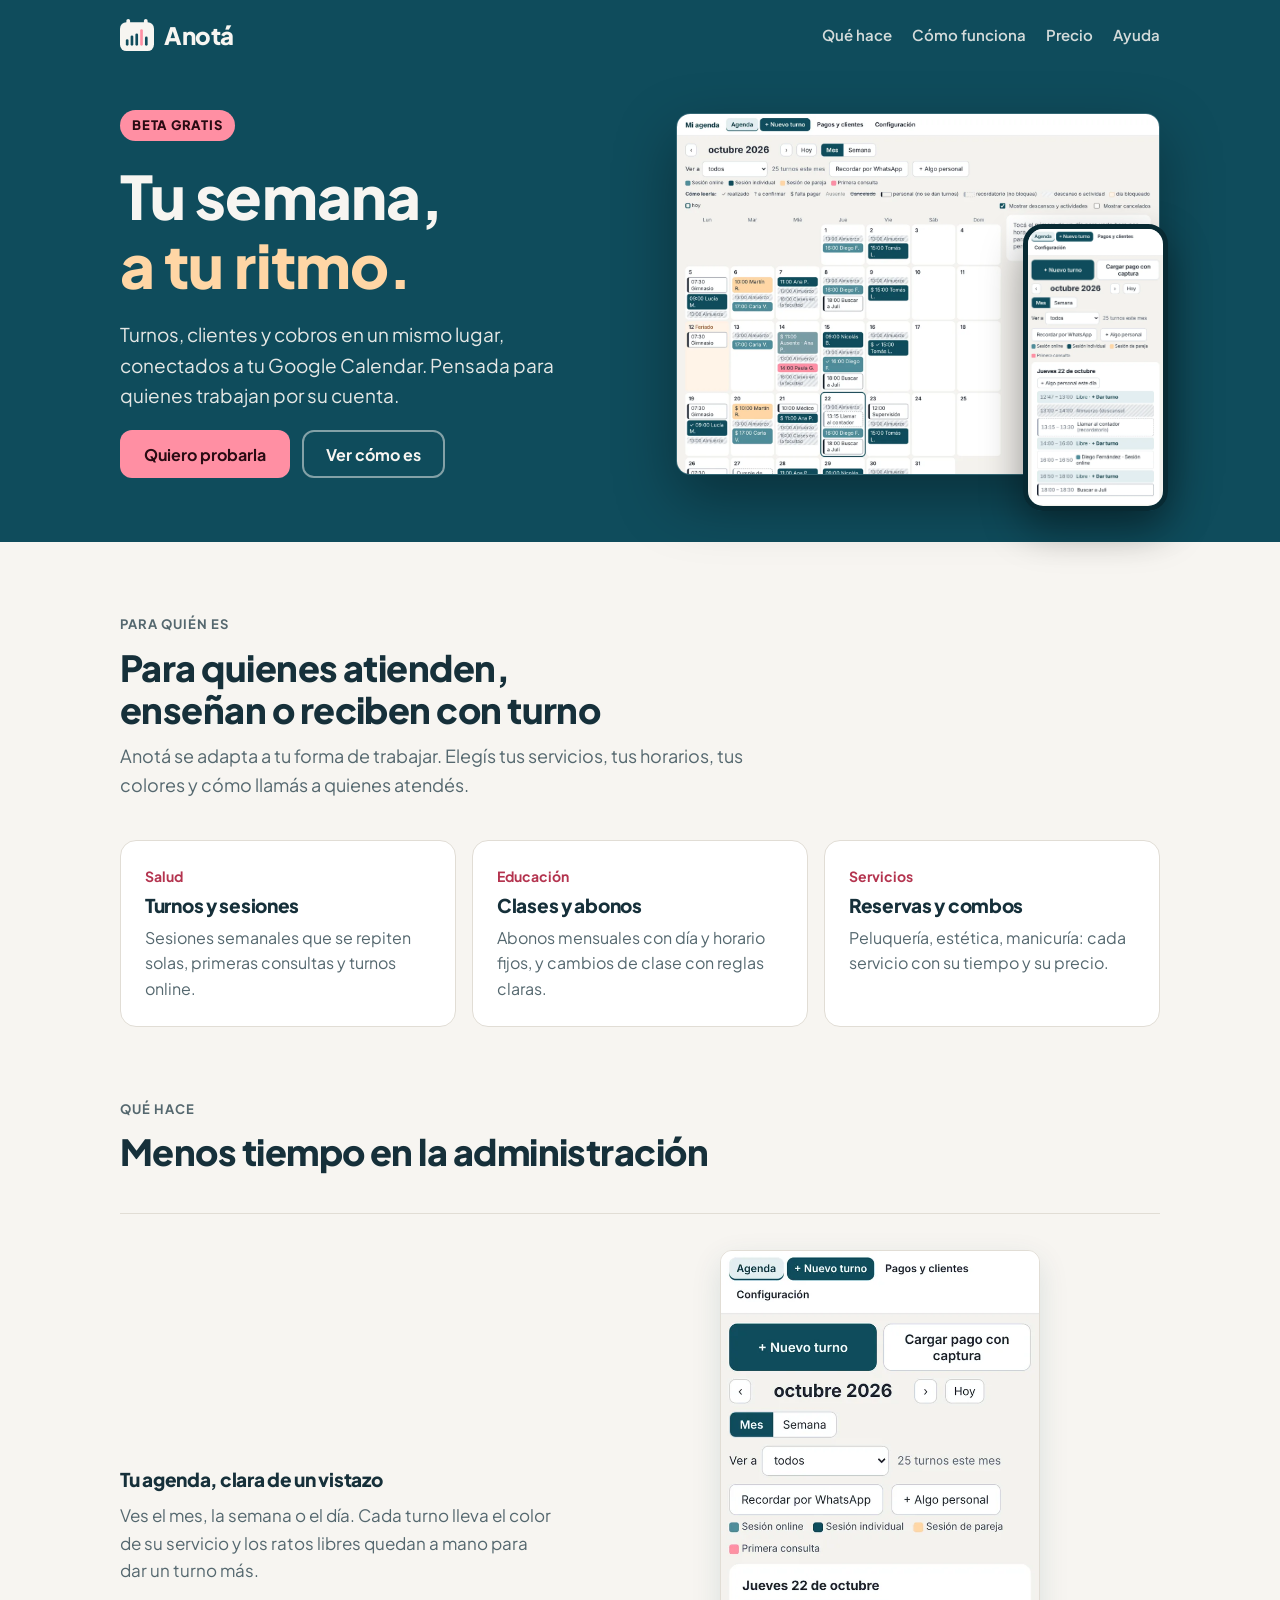
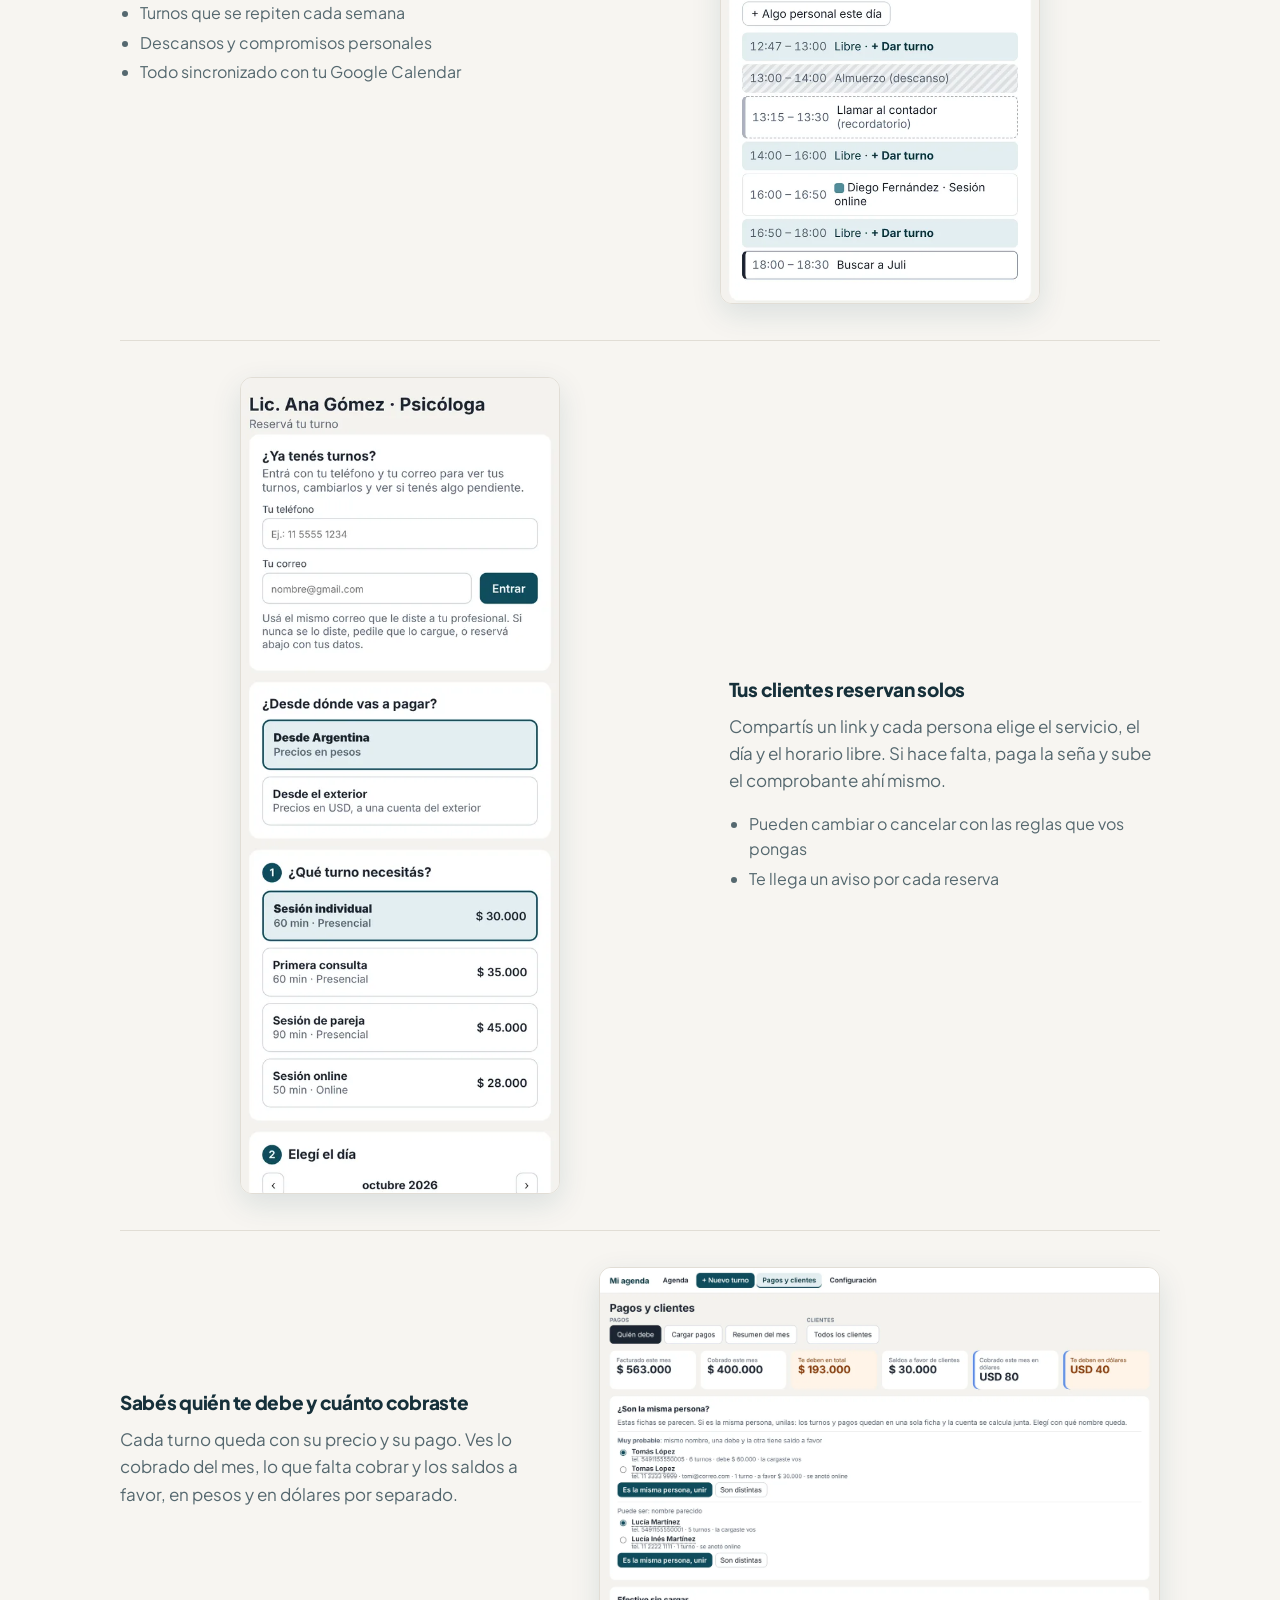
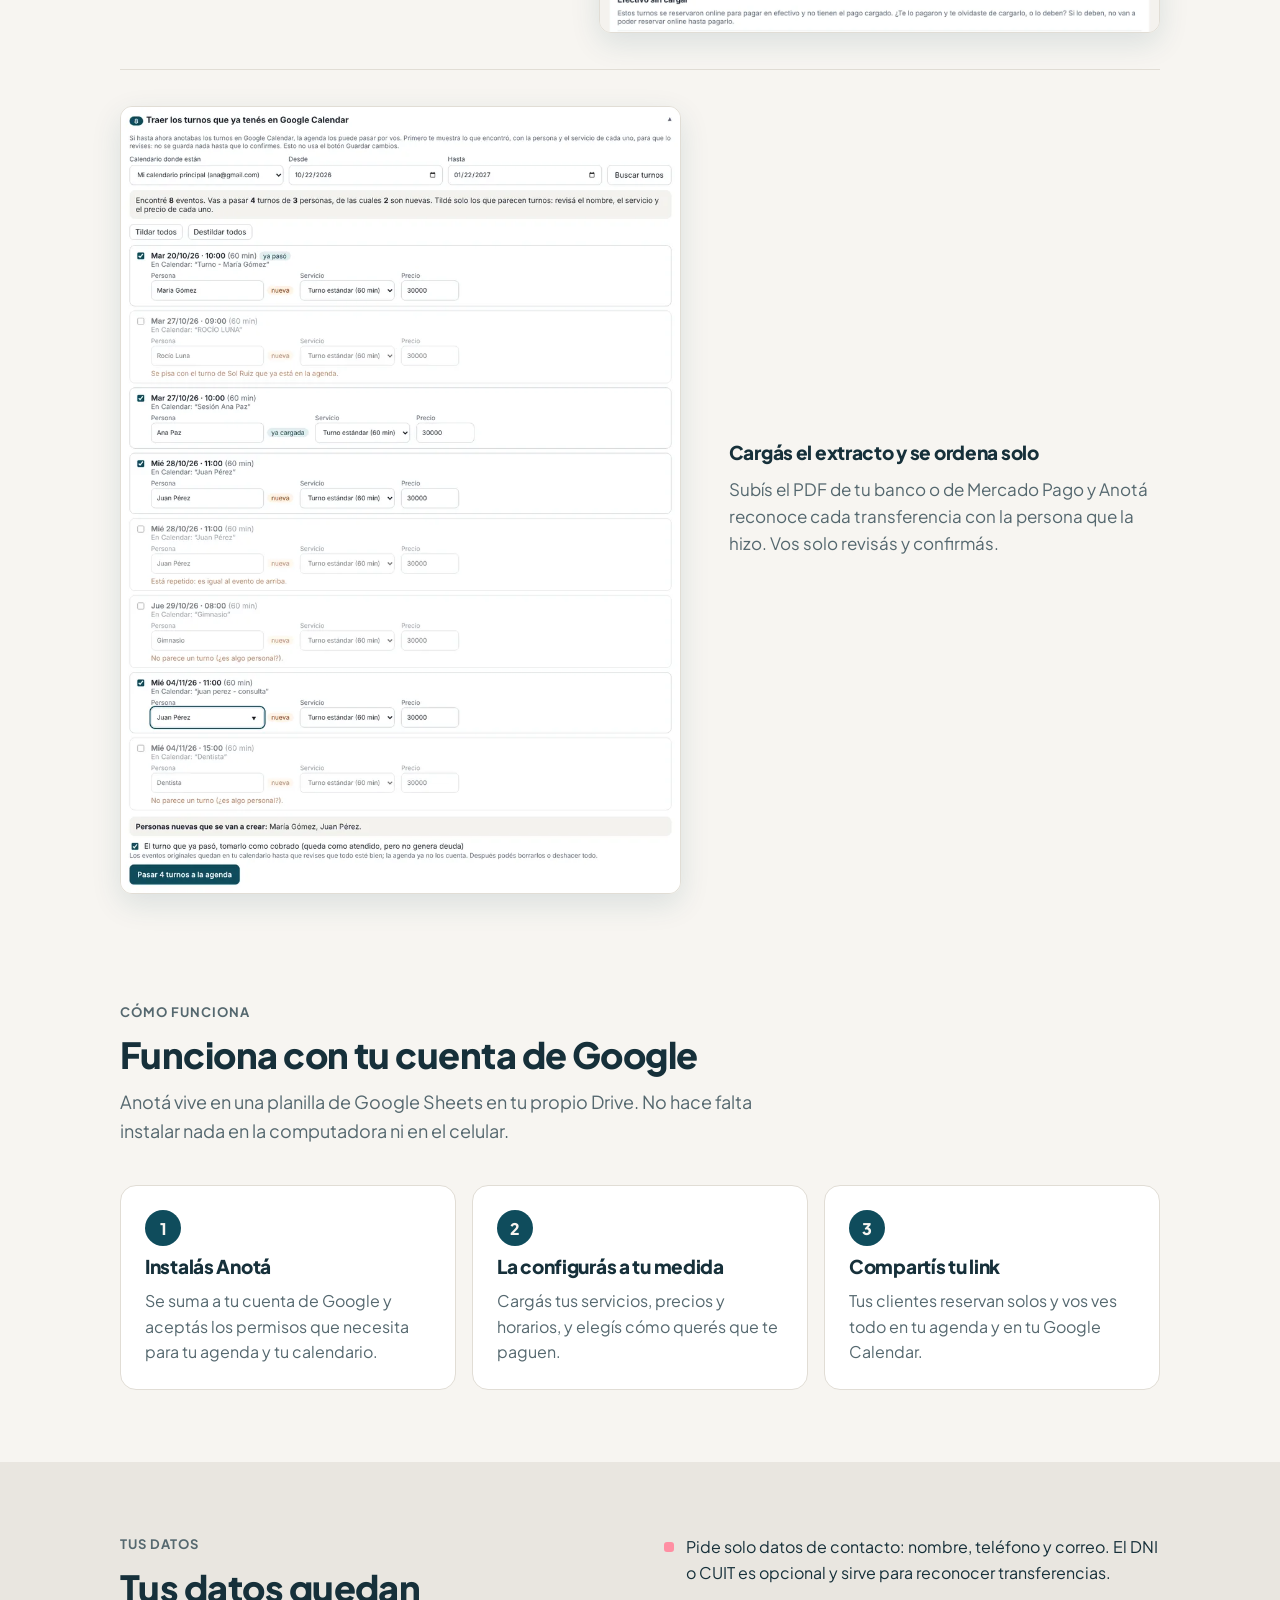
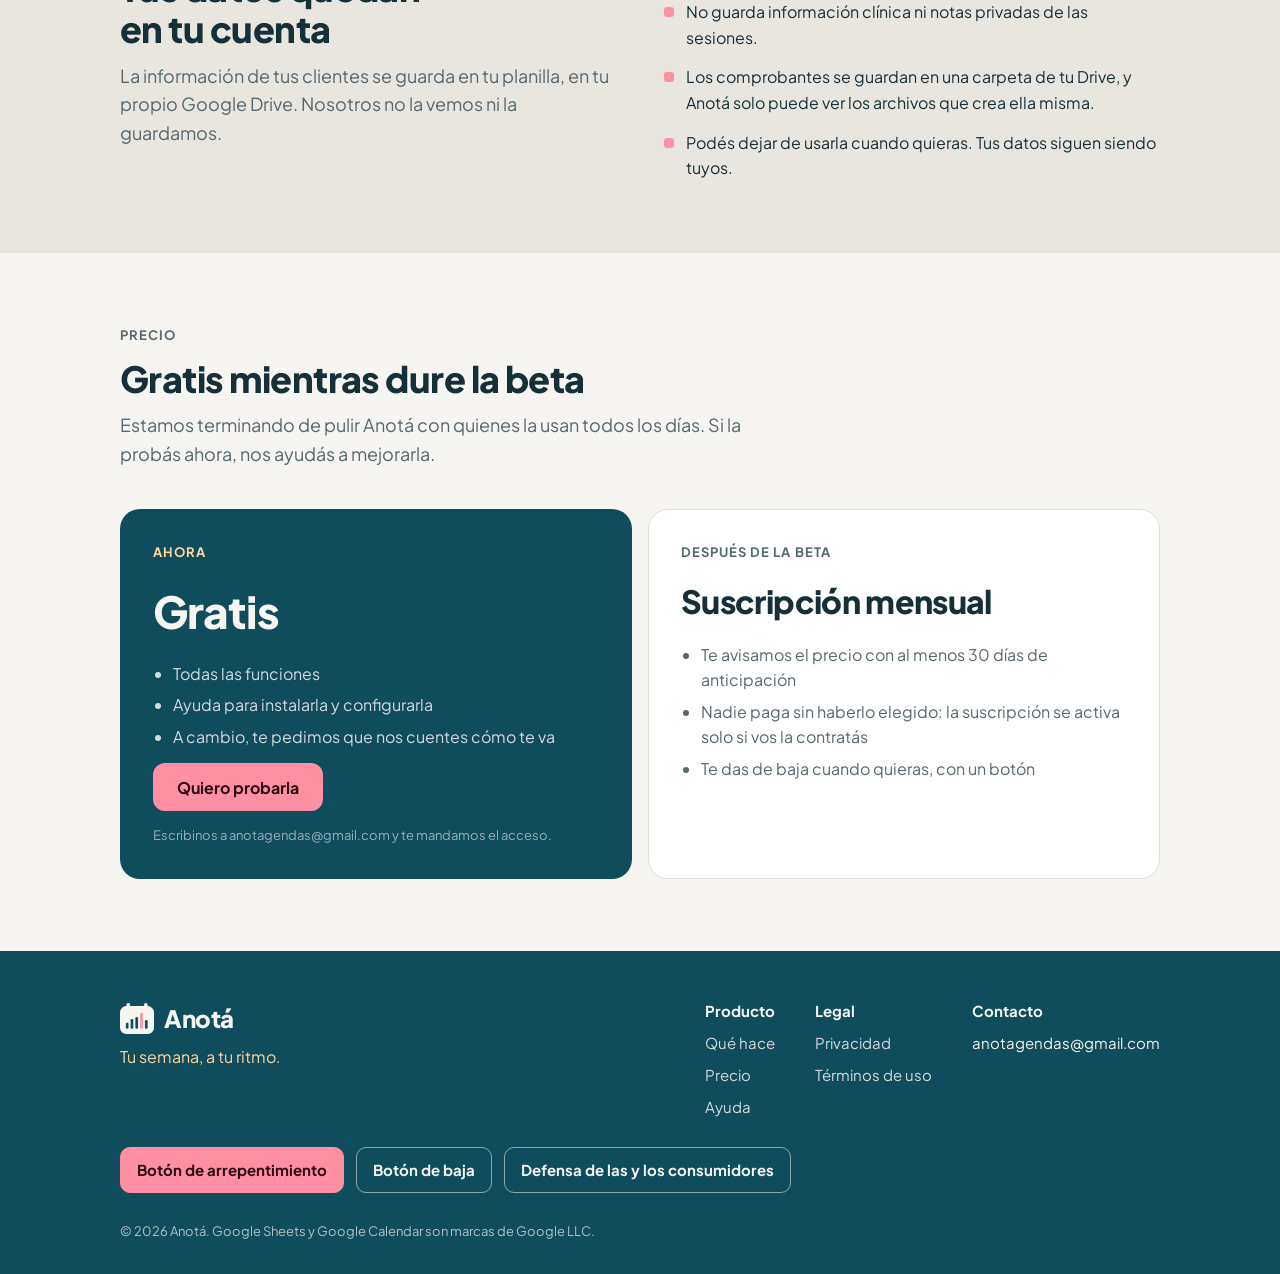
==== index.html @ deba1595 "Web de Anotá: inicio, privacidad, términos, ayuda, arrepentimiento y baja Co-Authored-By: Claude Opu" ====
<!doctype html>
<html lang="es-AR">
<head>
<meta charset="utf-8">
<meta name="viewport" content="width=device-width, initial-scale=1, viewport-fit=cover">
<title>Anotá · Agenda para quienes trabajan por su cuenta</title>
<meta name="description" content="Agenda, clientes y cobros en un mismo lugar, conectados a tu Google Calendar. Probala gratis durante la beta.">
<link rel="icon" href="logo.svg" type="image/svg+xml">
<link rel="preconnect" href="https://fonts.googleapis.com">
<link rel="preconnect" href="https://fonts.gstatic.com" crossorigin>
<link rel="stylesheet" href="https://fonts.googleapis.com/css2?family=Plus+Jakarta+Sans:wght@400;500;600;700;800&display=swap">
<link rel="stylesheet" href="estilos.css">
</head>
<body>

<header class="top">
  <div class="col">
    <a class="marca" href="index.html"><img src="logo-claro.svg" alt="">Anotá</a>
    <nav aria-label="Principal">
      <a href="#que-hace">Qué hace</a>
      <a href="#como-funciona">Cómo funciona</a>
      <a href="#precio">Precio</a>
      <a href="ayuda.html">Ayuda</a>
    </nav>
  </div>
</header>

<div class="hero">
  <div class="col">
    <div class="texto">
      <span class="beta-chip">Beta gratis</span>
      <h1>Tu semana,<br><span class="lema">a tu ritmo.</span></h1>
      <p class="bajada">Turnos, clientes y cobros en un mismo lugar, conectados a tu Google Calendar. Pensada para quienes trabajan por su cuenta.</p>
      <div class="acciones">
        <a class="btn btn-chicle" href="#precio">Quiero probarla</a>
        <a class="btn btn-claro" href="#que-hace">Ver cómo es</a>
      </div>
    </div>
    <div class="pantallas">
      <img class="escritorio" src="img/agenda.webp" width="1400" height="1046" alt="Vista del mes en Anotá: cada turno con el color de su servicio, descansos y compromisos personales.">
      <img class="celular" src="img/agenda-celular.webp" width="600" height="1230" alt="Anotá en el celular: el día hora por hora, con los ratos libres para dar turnos.">
    </div>
  </div>
</div>

<main>
  <section>
    <div class="col">
      <div class="cabeza">
        <span class="eyebrow">Para quién es</span>
        <h2>Para quienes atienden, enseñan o reciben con turno</h2>
        <p>Anotá se adapta a tu forma de trabajar. Elegís tus servicios, tus horarios, tus colores y cómo llamás a quienes atendés.</p>
      </div>
      <div class="rubros">
        <div class="rubro"><span class="ej">Salud</span><h3>Turnos y sesiones</h3><p>Sesiones semanales que se repiten solas, primeras consultas y turnos online.</p></div>
        <div class="rubro"><span class="ej">Educación</span><h3>Clases y abonos</h3><p>Abonos mensuales con día y horario fijos, y cambios de clase con reglas claras.</p></div>
        <div class="rubro"><span class="ej">Servicios</span><h3>Reservas y combos</h3><p>Peluquería, estética, manicuría: cada servicio con su tiempo y su precio.</p></div>
      </div>
    </div>
  </section>

  <section id="que-hace" style="padding-top:0">
    <div class="col">
      <div class="cabeza">
        <span class="eyebrow">Qué hace</span>
        <h2>Menos tiempo en la administración</h2>
      </div>

      <div class="funcion">
        <div class="f-texto">
          <h3>Tu agenda, clara de un vistazo</h3>
          <p>Ves el mes, la semana o el día. Cada turno lleva el color de su servicio y los ratos libres quedan a mano para dar un turno más.</p>
          <ul><li>Turnos que se repiten cada semana</li><li>Descansos y compromisos personales</li><li>Todo sincronizado con tu Google Calendar</li></ul>
        </div>
        <div class="f-img angosta"><img src="img/agenda-celular.webp" width="600" height="1230" loading="lazy" alt="El día hora por hora en el celular, con los ratos libres para dar turnos."></div>
      </div>

      <div class="funcion invertida">
        <div class="f-texto">
          <h3>Tus clientes reservan solos</h3>
          <p>Compartís un link y cada persona elige el servicio, el día y el horario libre. Si hace falta, paga la seña y sube el comprobante ahí mismo.</p>
          <ul><li>Pueden cambiar o cancelar con las reglas que vos pongas</li><li>Te llega un aviso por cada reserva</li></ul>
        </div>
        <div class="f-img angosta"><img src="img/reservar.webp" width="500" height="1282" loading="lazy" alt="Página de reservas en el celular: elegir servicio y día."></div>
      </div>

      <div class="funcion">
        <div class="f-texto">
          <h3>Sabés quién te debe y cuánto cobraste</h3>
          <p>Cada turno queda con su precio y su pago. Ves lo cobrado del mes, lo que falta cobrar y los saldos a favor, en pesos y en dólares por separado.</p>
        </div>
        <div class="f-img"><img src="img/pagos.webp" width="1400" height="913" loading="lazy" alt="Pantalla de pagos: facturado, cobrado y lo que te deben."></div>
      </div>

      <div class="funcion invertida">
        <div class="f-texto">
          <h3>Cargás el extracto y se ordena solo</h3>
          <p>Subís el PDF de tu banco o de Mercado Pago y Anotá reconoce cada transferencia con la persona que la hizo. Vos solo revisás y confirmás.</p>
        </div>
        <div class="f-img"><img src="img/importar.webp" width="900" height="1265" loading="lazy" alt="Importar un extracto: cada movimiento con la persona que corresponde."></div>
      </div>

    </div>
  </section>

  <section id="como-funciona" style="padding-top:0">
    <div class="col">
      <div class="cabeza">
        <span class="eyebrow">Cómo funciona</span>
        <h2>Funciona con tu cuenta de Google</h2>
        <p>Anotá vive en una planilla de Google Sheets en tu propio Drive. No hace falta instalar nada en la computadora ni en el celular.</p>
      </div>
      <div class="pasos">
        <div class="paso"><h3>Instalás Anotá</h3><p>Se suma a tu cuenta de Google y aceptás los permisos que necesita para tu agenda y tu calendario.</p></div>
        <div class="paso"><h3>La configurás a tu medida</h3><p>Cargás tus servicios, precios y horarios, y elegís cómo querés que te paguen.</p></div>
        <div class="paso"><h3>Compartís tu link</h3><p>Tus clientes reservan solos y vos ves todo en tu agenda y en tu Google Calendar.</p></div>
      </div>
    </div>
  </section>

  <section class="datos">
    <div class="col">
      <div class="cabeza" style="margin-bottom:0">
        <span class="eyebrow">Tus datos</span>
        <h2>Tus datos quedan en tu cuenta</h2>
        <p>La información de tus clientes se guarda en tu planilla, en tu propio Google Drive. Nosotros no la vemos ni la guardamos.</p>
      </div>
      <ul>
        <li><span>Pide solo datos de contacto: nombre, teléfono y correo. El DNI o CUIT es opcional y sirve para reconocer transferencias.</span></li>
        <li><span>No guarda información clínica ni notas privadas de las sesiones.</span></li>
        <li><span>Los comprobantes se guardan en una carpeta de tu Drive, y Anotá solo puede ver los archivos que crea ella misma.</span></li>
        <li><span>Podés dejar de usarla cuando quieras. Tus datos siguen siendo tuyos.</span></li>
      </ul>
    </div>
  </section>

  <section id="precio">
    <div class="col">
      <div class="cabeza">
        <span class="eyebrow">Precio</span>
        <h2>Gratis mientras dure la beta</h2>
        <p>Estamos terminando de pulir Anotá con quienes la usan todos los días. Si la probás ahora, nos ayudás a mejorarla.</p>
      </div>
      <div class="precio">
        <div class="plan destacado">
          <span class="eyebrow" style="color:var(--banda-lema)">Ahora</span>
          <span class="monto">Gratis</span>
          <ul>
            <li>Todas las funciones</li>
            <li>Ayuda para instalarla y configurarla</li>
            <li>A cambio, te pedimos que nos cuentes cómo te va</li>
          </ul>
          <div class="acciones"><a class="btn btn-chicle" href="mailto:anotagendas@gmail.com?subject=Quiero%20probar%20Anot%C3%A1">Quiero probarla</a></div>
          <p class="chico">Escribinos a anotagendas@gmail.com y te mandamos el acceso.</p>
        </div>
        <div class="plan">
          <span class="eyebrow">Después de la beta</span>
          <span class="monto" style="font-size:32px">Suscripción mensual</span>
          <ul>
            <li>Te avisamos el precio con al menos 30 días de anticipación</li>
            <li>Nadie paga sin haberlo elegido: la suscripción se activa solo si vos la contratás</li>
            <li>Te das de baja cuando quieras, con un botón</li>
          </ul>
        </div>
      </div>
    </div>
  </section>
</main>

<footer>
  <div class="col">
    <div class="pie-arriba">
      <div>
        <a class="marca" href="index.html"><img src="logo-claro.svg" alt="">Anotá</a>
        <p class="lema">Tu semana, a tu ritmo.</p>
      </div>
      <div class="pie-links">
        <div><strong>Producto</strong><a href="#que-hace">Qué hace</a><a href="#precio">Precio</a><a href="ayuda.html">Ayuda</a></div>
        <div><strong>Legal</strong><a href="privacidad.html">Privacidad</a><a href="terminos.html">Términos de uso</a></div>
        <div><strong>Contacto</strong><span>anotagendas@gmail.com</span></div>
      </div>
    </div>
    <div class="legales">
      <a class="arrep" href="arrepentimiento.html">Botón de arrepentimiento</a>
      <a href="baja.html">Botón de baja</a>
      <a href="https://www.argentina.gob.ar/produccion/defensadelconsumidor/formulario" target="_blank" rel="noopener">Defensa de las y los consumidores</a>
    </div>
    <p class="chico">© 2026 Anotá. Google Sheets y Google Calendar son marcas de Google LLC.</p>
  </div>
</footer>
</body>
</html>
---- estilos.css ----
/* Anotá · web. Bandas a todo el ancho; contenido en columna de 1080px. */
:root{
  --petroleo:#0F4C5C; --petroleo-hondo:#0A3540; --chicle:#FF8FA3; --chicle-texto:#B4344F;
  --arena:#FFD6A5; --niebla:#E9E6E0; --crema:#F7F5F1;
  --bg:#F7F5F1; --card:#FFFFFF; --fg:#16303A; --muted:#55686F; --line:#E1DDD5;
  --banda:#0F4C5C; --banda-fg:#F7F5F1; --banda-lema:#FFD6A5; --acento:#0F4C5C; --acento-fg:#F7F5F1;
  --font:"Plus Jakarta Sans", system-ui, -apple-system, "Segoe UI", Roboto, sans-serif;
}
@media (prefers-color-scheme: dark){:root:not([data-theme="light"]){
  --bg:#0B2830; --card:#103642; --fg:#EEF3F2; --muted:#A9BEC2; --line:#1E4A57;
  --banda:#0A3540; --banda-fg:#F7F5F1; --banda-lema:#FFD6A5; --acento:#FF8FA3; --acento-fg:#2A0B13;
  --niebla:#16404C; --chicle-texto:#FFB3C1; color-scheme:dark}}
:root[data-theme="dark"]{
  --bg:#0B2830; --card:#103642; --fg:#EEF3F2; --muted:#A9BEC2; --line:#1E4A57;
  --banda:#0A3540; --banda-fg:#F7F5F1; --banda-lema:#FFD6A5; --acento:#FF8FA3; --acento-fg:#2A0B13;
  --niebla:#16404C; --chicle-texto:#FFB3C1; color-scheme:dark}
*{box-sizing:border-box}
html{scroll-behavior:smooth}
body{margin:0;background:var(--bg);color:var(--fg);font-family:var(--font);font-size:16px;line-height:1.6}
img{max-width:100%;height:auto;display:block}
a{color:inherit}
.col{max-width:1080px;margin:0 auto;padding-left:max(20px,env(safe-area-inset-left,0px));padding-right:max(20px,env(safe-area-inset-right,0px))}
h1,h2,h3{font-weight:800;line-height:1.15;letter-spacing:-.015em;text-wrap:balance;margin:0}
h1{font-size:clamp(36px,6vw,60px)}
h2{font-size:clamp(26px,3.6vw,36px)}
h3{font-size:19px}
p{margin:0}
.eyebrow{font-size:13px;font-weight:700;letter-spacing:.08em;text-transform:uppercase;color:var(--muted)}

/* Barra superior */
.top{background:var(--banda);color:var(--banda-fg)}
.top .col{display:flex;align-items:center;justify-content:space-between;gap:16px;padding-block:16px;flex-wrap:wrap}
.marca{display:flex;align-items:center;gap:10px;text-decoration:none;font-weight:800;font-size:24px;letter-spacing:-.02em}
.marca img{width:34px;height:auto}
.top nav{display:flex;gap:20px;flex-wrap:wrap;font-size:15px;font-weight:600}
.top nav a{text-decoration:none;opacity:.85}
.top nav a:hover,.top nav a[aria-current]{opacity:1;text-decoration:underline;text-underline-offset:4px}

/* Portada */
.hero{background:var(--banda);color:var(--banda-fg)}
.hero .col{display:grid;grid-template-columns:1.05fr 1fr;gap:48px;align-items:center;padding-block:40px 64px}
.hero .texto{display:flex;flex-direction:column;gap:20px;min-width:0}
.hero .lema{color:var(--banda-lema)}
.hero p.bajada{font-size:19px;max-width:34ch;opacity:.92}
.beta-chip{align-self:flex-start;background:var(--chicle);color:#2A0B13;font-weight:800;font-size:13px;letter-spacing:.06em;text-transform:uppercase;padding:5px 12px;border-radius:99px}
.acciones{display:flex;gap:12px;flex-wrap:wrap}
.btn{display:inline-flex;align-items:center;justify-content:center;min-height:48px;padding:0 22px;border-radius:12px;font-weight:700;font-size:16px;text-decoration:none;border:2px solid transparent;cursor:pointer;font-family:inherit}
.btn-chicle{background:var(--chicle);color:#2A0B13}
.btn-claro{border-color:rgba(247,245,241,.5);color:var(--banda-fg)}
.btn-acento{background:var(--acento);color:var(--acento-fg)}
.btn-borde{border-color:var(--line);color:var(--fg);background:var(--card)}
.btn:focus-visible,a:focus-visible{outline:3px solid var(--chicle);outline-offset:3px}
.pantallas{position:relative;min-width:0}
.pantallas .escritorio{border-radius:14px;box-shadow:0 24px 60px rgba(0,0,0,.35);border:1px solid rgba(255,255,255,.15)}
.pantallas .celular{position:absolute;right:-8px;bottom:-36px;width:30%;border-radius:20px;border:5px solid #082A33;box-shadow:0 18px 40px rgba(0,0,0,.4)}

/* Secciones */
section{padding-block:72px}
.cabeza{display:flex;flex-direction:column;gap:12px;max-width:640px;margin-bottom:40px}
.cabeza p{color:var(--muted);font-size:18px}
.rubros{display:grid;grid-template-columns:repeat(3,1fr);gap:16px}
.rubro{background:var(--card);border:1px solid var(--line);border-radius:16px;padding:24px;display:flex;flex-direction:column;gap:8px}
.rubro p{color:var(--muted)}
.rubro .ej{font-size:14px;color:var(--chicle-texto);font-weight:700}

.funcion{display:grid;grid-template-columns:1fr 1.3fr;gap:48px;align-items:center;padding-block:36px;border-top:1px solid var(--line)}
.funcion:first-of-type{border-top:0}
.funcion.invertida{grid-template-columns:1.3fr 1fr}
.funcion.invertida .f-texto{order:2}
.f-texto{display:flex;flex-direction:column;gap:12px;min-width:0}
.f-texto p{color:var(--muted);font-size:17px}
.f-texto ul{margin:4px 0 0;padding-left:20px;color:var(--muted);display:flex;flex-direction:column;gap:4px}
.f-img{min-width:0}
.f-img img{border-radius:12px;border:1px solid var(--line);box-shadow:0 10px 30px rgba(15,76,92,.12)}
.f-img.angosta img{max-width:320px;margin:0 auto}

.pasos{display:grid;grid-template-columns:repeat(3,1fr);gap:16px;counter-reset:paso}
.paso{display:flex;flex-direction:column;gap:10px;padding:24px;border-radius:16px;background:var(--card);border:1px solid var(--line)}
.paso::before{counter-increment:paso;content:counter(paso);width:36px;height:36px;border-radius:50%;background:var(--acento);color:var(--acento-fg);display:grid;place-items:center;font-weight:800}
.paso p{color:var(--muted)}

.datos{background:var(--niebla)}
.datos .col{display:grid;grid-template-columns:1fr 1fr;gap:48px;align-items:start}
.datos ul{margin:0;padding:0;list-style:none;display:flex;flex-direction:column;gap:14px}
.datos li{display:flex;gap:12px;align-items:flex-start}
.datos li::before{content:"";flex:0 0 10px;height:10px;margin-top:8px;border-radius:3px;background:var(--chicle)}

.precio{display:grid;grid-template-columns:1fr 1fr;gap:16px}
.plan{border-radius:20px;padding:32px;display:flex;flex-direction:column;gap:14px;border:1px solid var(--line);background:var(--card)}
.plan.destacado{background:var(--banda);color:var(--banda-fg);border-color:transparent}
.plan.destacado p,.plan.destacado li{color:rgba(247,245,241,.85)}
.plan .monto{font-size:44px;font-weight:800;letter-spacing:-.02em}
.plan p,.plan li{color:var(--muted)}
.plan ul{margin:0;padding-left:20px;display:flex;flex-direction:column;gap:6px}

/* Pie */
footer{background:var(--banda);color:var(--banda-fg);padding-block:48px 32px}
footer .col{display:flex;flex-direction:column;gap:28px}
.pie-arriba{display:flex;justify-content:space-between;gap:32px;flex-wrap:wrap}
.pie-arriba .lema{color:var(--banda-lema);margin-top:6px}
.pie-links{display:flex;gap:40px;flex-wrap:wrap;font-size:15px}
.pie-links div{display:flex;flex-direction:column;gap:8px}
.pie-links a{text-decoration:none;opacity:.85}
.pie-links a:hover{opacity:1;text-decoration:underline}
.legales{display:flex;gap:12px;flex-wrap:wrap}
.legales a{border:1.5px solid rgba(247,245,241,.55);border-radius:10px;padding:10px 16px;font-weight:700;text-decoration:none;font-size:15px}
.legales a.arrep{background:var(--chicle);color:#2A0B13;border-color:var(--chicle)}
.chico{font-size:13px;opacity:.7}

/* Páginas de texto */
.doc{padding-block:48px 80px}
.doc .col{max-width:760px;display:flex;flex-direction:column;gap:18px}
.doc h1{font-size:clamp(32px,5vw,44px);margin-bottom:4px}
.doc h2{font-size:22px;margin-top:20px}
.doc p,.doc li{color:var(--fg)}
.doc .actualizado{color:var(--muted);font-size:14px}
.doc ul{margin:0;padding-left:22px;display:flex;flex-direction:column;gap:6px}
.doc .aviso{background:var(--niebla);border-radius:12px;padding:16px 18px}
.doc table{border-collapse:collapse;width:100%;font-size:15px}
.doc .tabla{overflow-x:auto}
.doc th,.doc td{text-align:left;padding:10px 12px;border-bottom:1px solid var(--line);vertical-align:top}
.doc th{font-weight:700}
details{background:var(--card);border:1px solid var(--line);border-radius:12px;padding:0 18px}
details summary{cursor:pointer;font-weight:700;padding:16px 0;list-style-position:outside}
details[open] summary{border-bottom:1px solid var(--line);margin-bottom:12px}
details p{padding-bottom:16px;color:var(--muted)}
.formu{display:flex;flex-direction:column;gap:14px;background:var(--card);border:1px solid var(--line);border-radius:16px;padding:24px}
.formu label{font-weight:700;display:flex;flex-direction:column;gap:6px}
.formu input,.formu select,.formu textarea{font:inherit;padding:12px;border-radius:10px;border:1.5px solid var(--line);background:var(--bg);color:var(--fg)}
.formu .nota{color:var(--muted);font-size:14px}
.resultado{background:var(--niebla);border-radius:12px;padding:16px 18px}

@media (max-width:860px){
  .hero .col,.funcion,.funcion.invertida,.datos .col,.precio{grid-template-columns:1fr}
  .funcion.invertida .f-texto{order:0}
  .rubros,.pasos{grid-template-columns:1fr}
  .pantallas{margin-bottom:28px}
  .pantallas .celular{right:4px;bottom:-24px;width:28%}
  section{padding-block:52px}
}
@media (prefers-reduced-motion:reduce){html{scroll-behavior:auto}}
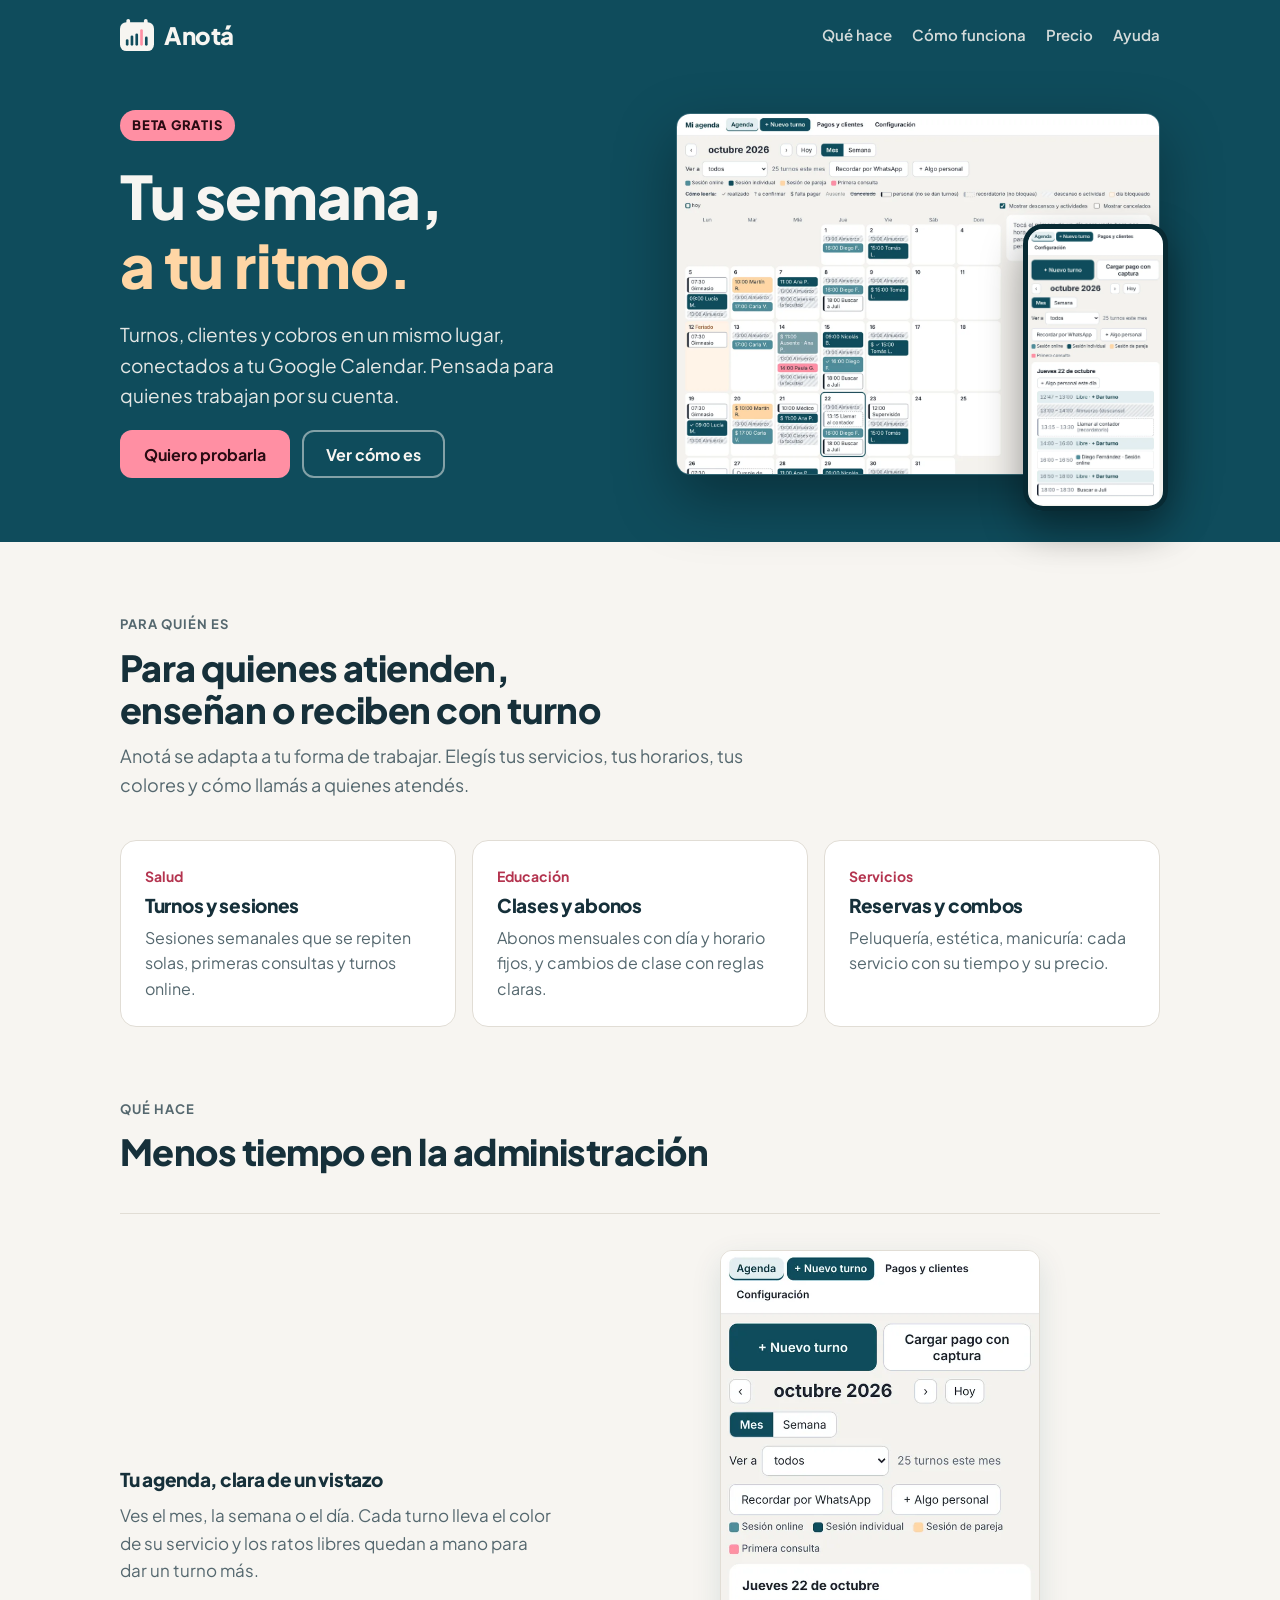
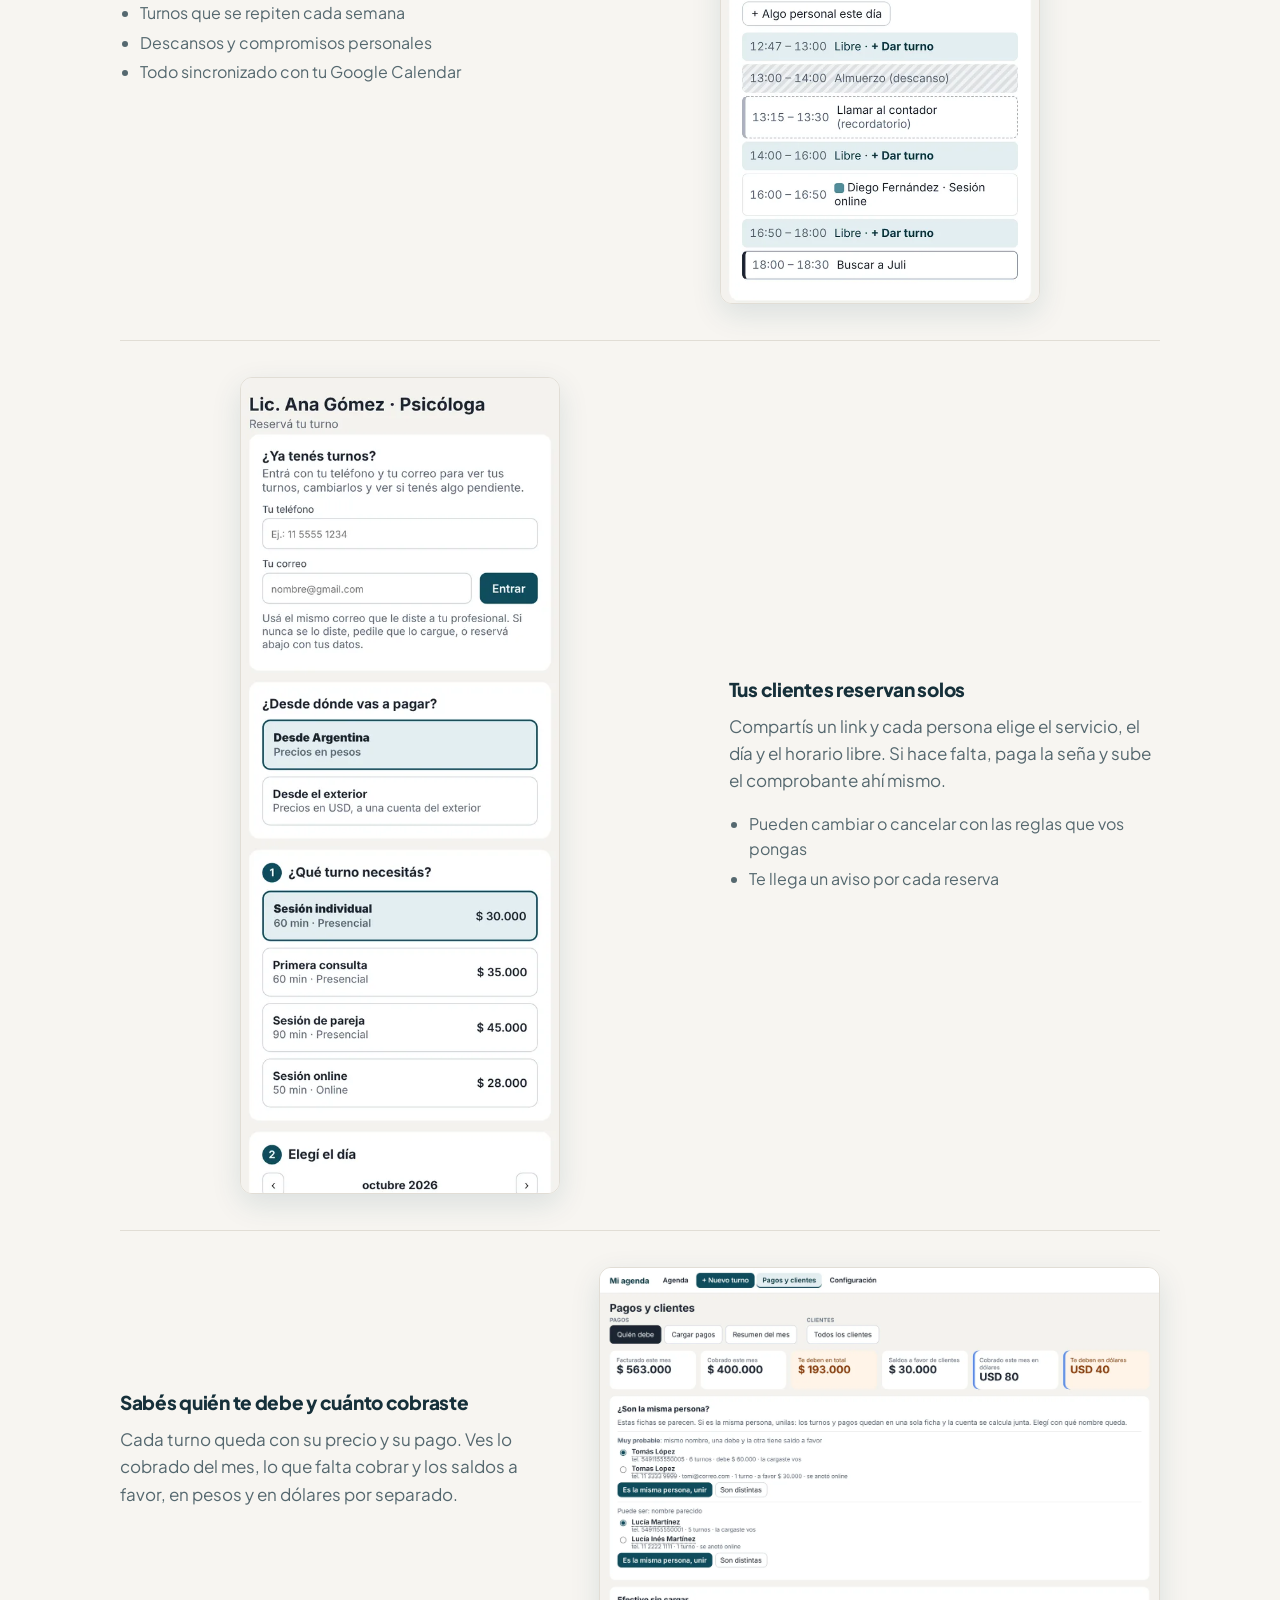
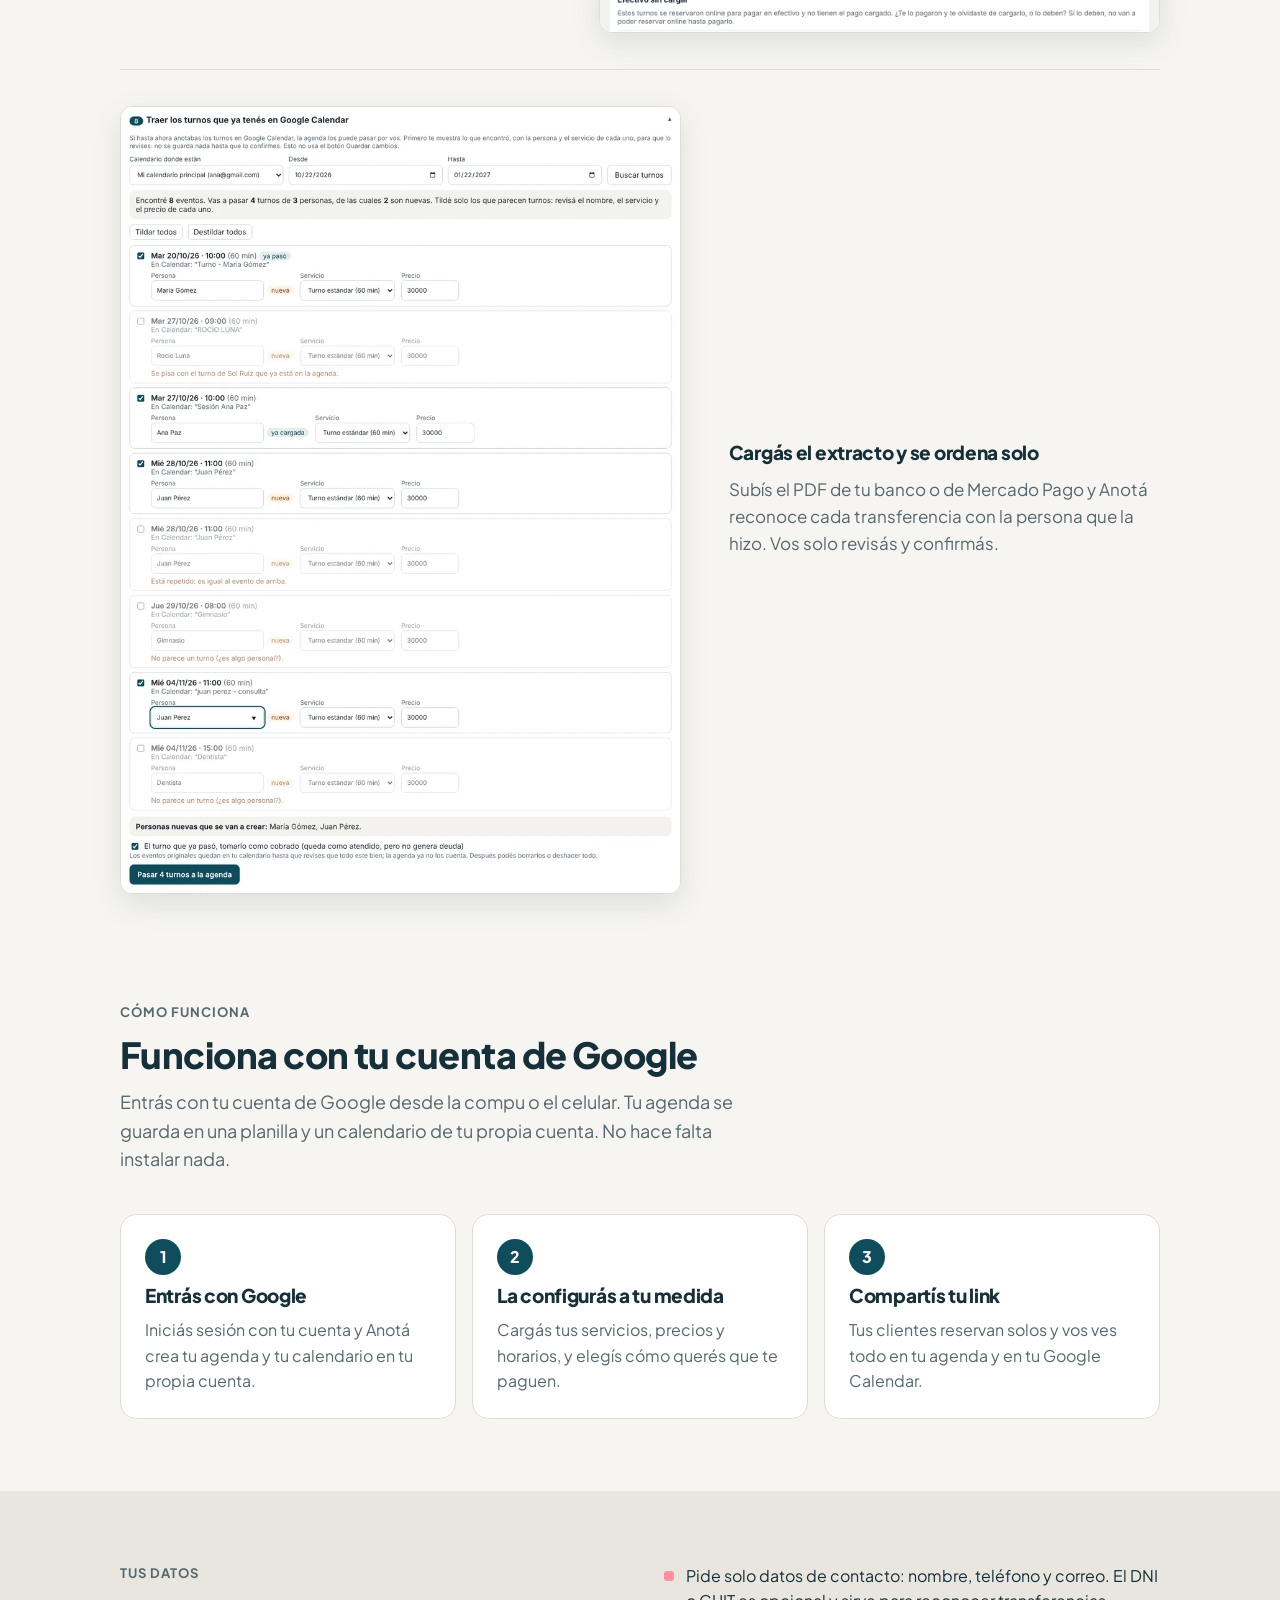
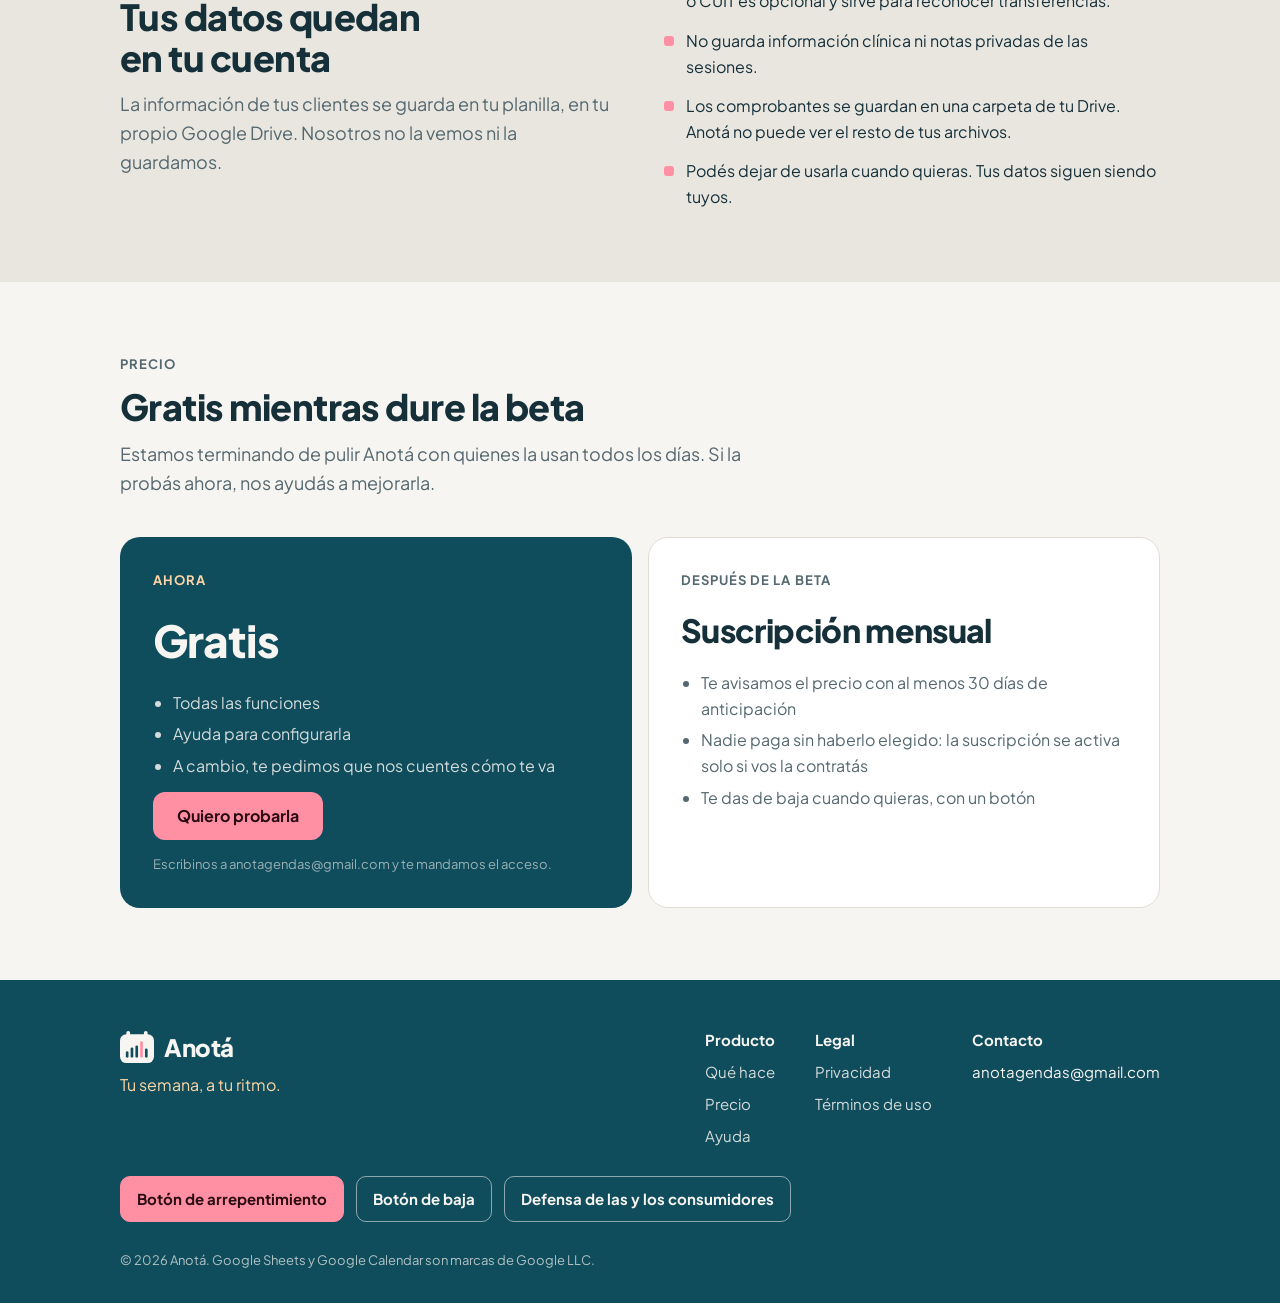
==== commit 5f8efc54: "Textos legales y de la web para la app web de Anotá Co-Authored-By: Claude Opus 5.5 <noreply@anthrop" ====
--- a/index.html
+++ b/index.html
@@ -108,10 +108,10 @@
       <div class="cabeza">
         <span class="eyebrow">Cómo funciona</span>
         <h2>Funciona con tu cuenta de Google</h2>
-        <p>Anotá vive en una planilla de Google Sheets en tu propio Drive. No hace falta instalar nada en la computadora ni en el celular.</p>
+        <p>Entrás con tu cuenta de Google desde la compu o el celular. Tu agenda se guarda en una planilla y un calendario de tu propia cuenta. No hace falta instalar nada.</p>
       </div>
       <div class="pasos">
-        <div class="paso"><h3>Instalás Anotá</h3><p>Se suma a tu cuenta de Google y aceptás los permisos que necesita para tu agenda y tu calendario.</p></div>
+        <div class="paso"><h3>Entrás con Google</h3><p>Iniciás sesión con tu cuenta y Anotá crea tu agenda y tu calendario en tu propia cuenta.</p></div>
         <div class="paso"><h3>La configurás a tu medida</h3><p>Cargás tus servicios, precios y horarios, y elegís cómo querés que te paguen.</p></div>
         <div class="paso"><h3>Compartís tu link</h3><p>Tus clientes reservan solos y vos ves todo en tu agenda y en tu Google Calendar.</p></div>
       </div>
@@ -128,7 +128,7 @@
       <ul>
         <li><span>Pide solo datos de contacto: nombre, teléfono y correo. El DNI o CUIT es opcional y sirve para reconocer transferencias.</span></li>
         <li><span>No guarda información clínica ni notas privadas de las sesiones.</span></li>
-        <li><span>Los comprobantes se guardan en una carpeta de tu Drive, y Anotá solo puede ver los archivos que crea ella misma.</span></li>
+        <li><span>Los comprobantes se guardan en una carpeta de tu Drive. Anotá no puede ver el resto de tus archivos.</span></li>
         <li><span>Podés dejar de usarla cuando quieras. Tus datos siguen siendo tuyos.</span></li>
       </ul>
     </div>
@@ -147,7 +147,7 @@
           <span class="monto">Gratis</span>
           <ul>
             <li>Todas las funciones</li>
-            <li>Ayuda para instalarla y configurarla</li>
+            <li>Ayuda para configurarla</li>
             <li>A cambio, te pedimos que nos cuentes cómo te va</li>
           </ul>
           <div class="acciones"><a class="btn btn-chicle" href="mailto:anotagendas@gmail.com?subject=Quiero%20probar%20Anot%C3%A1">Quiero probarla</a></div>
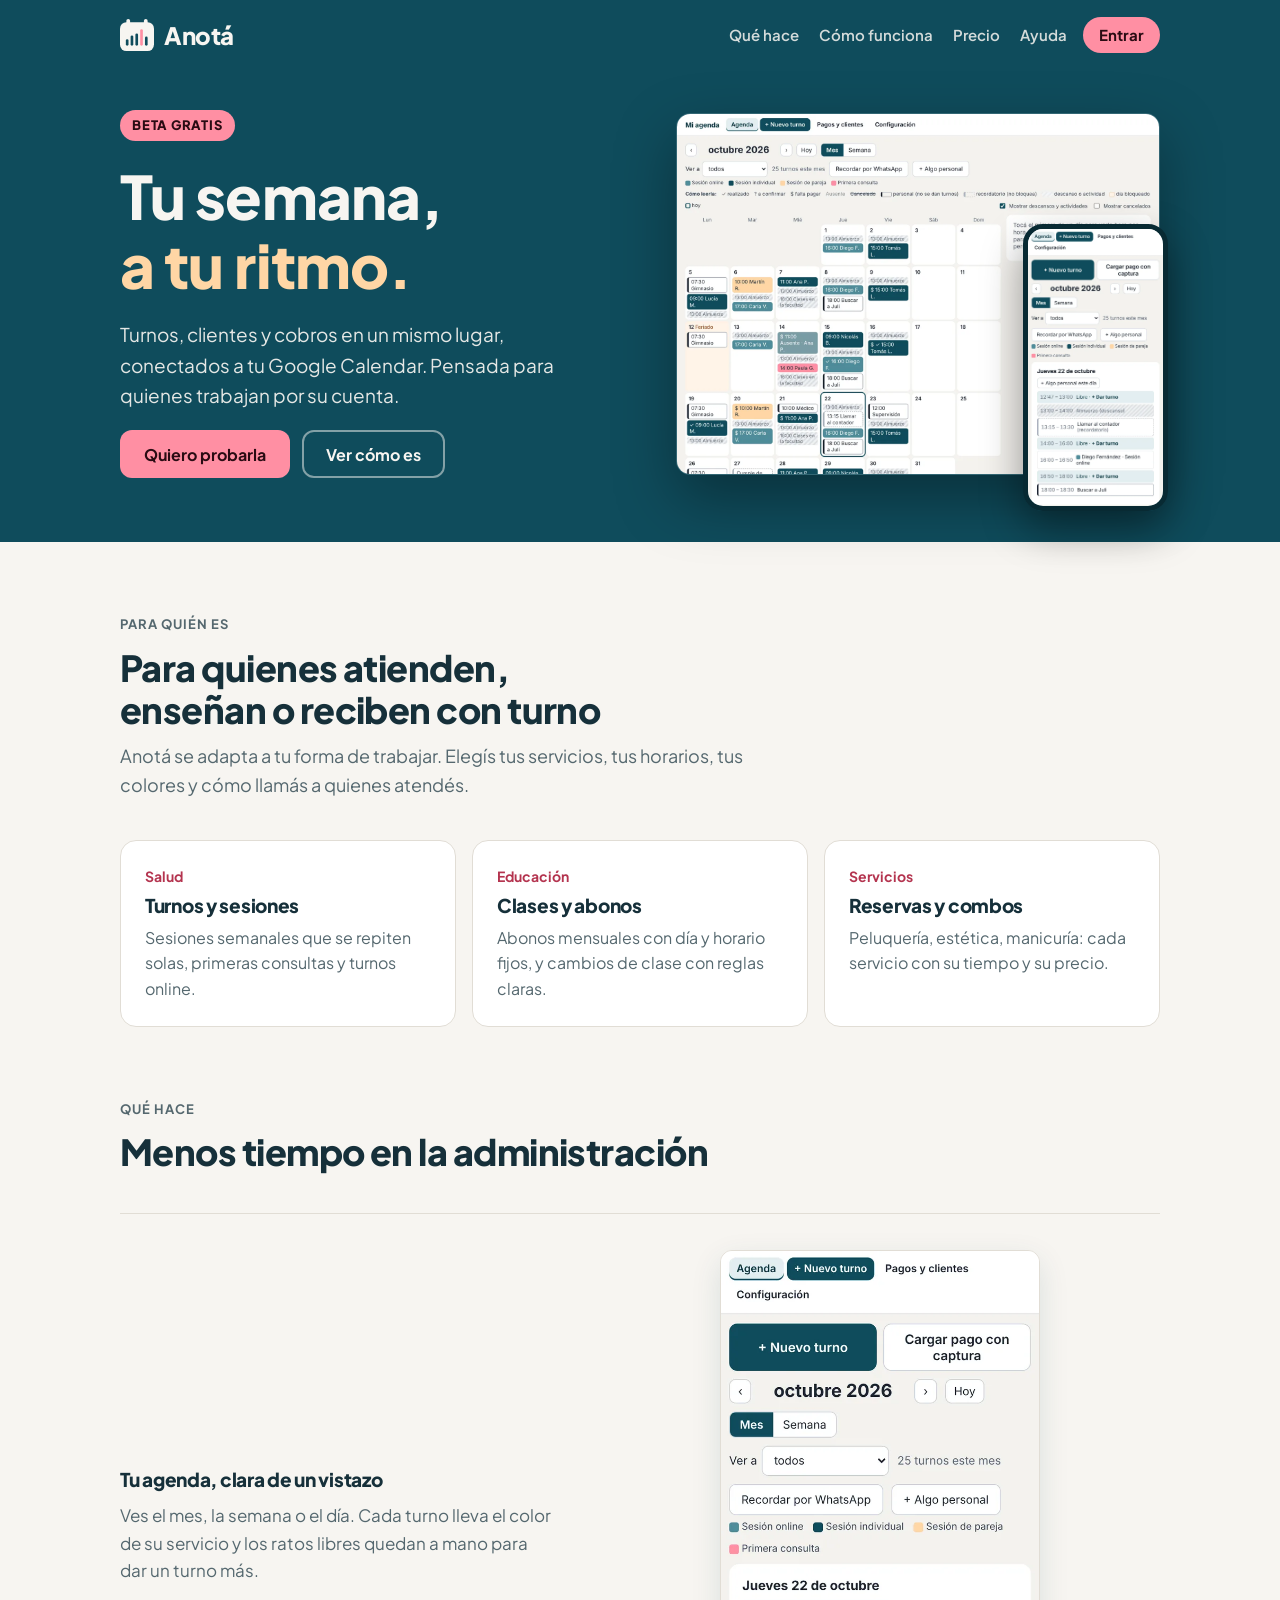
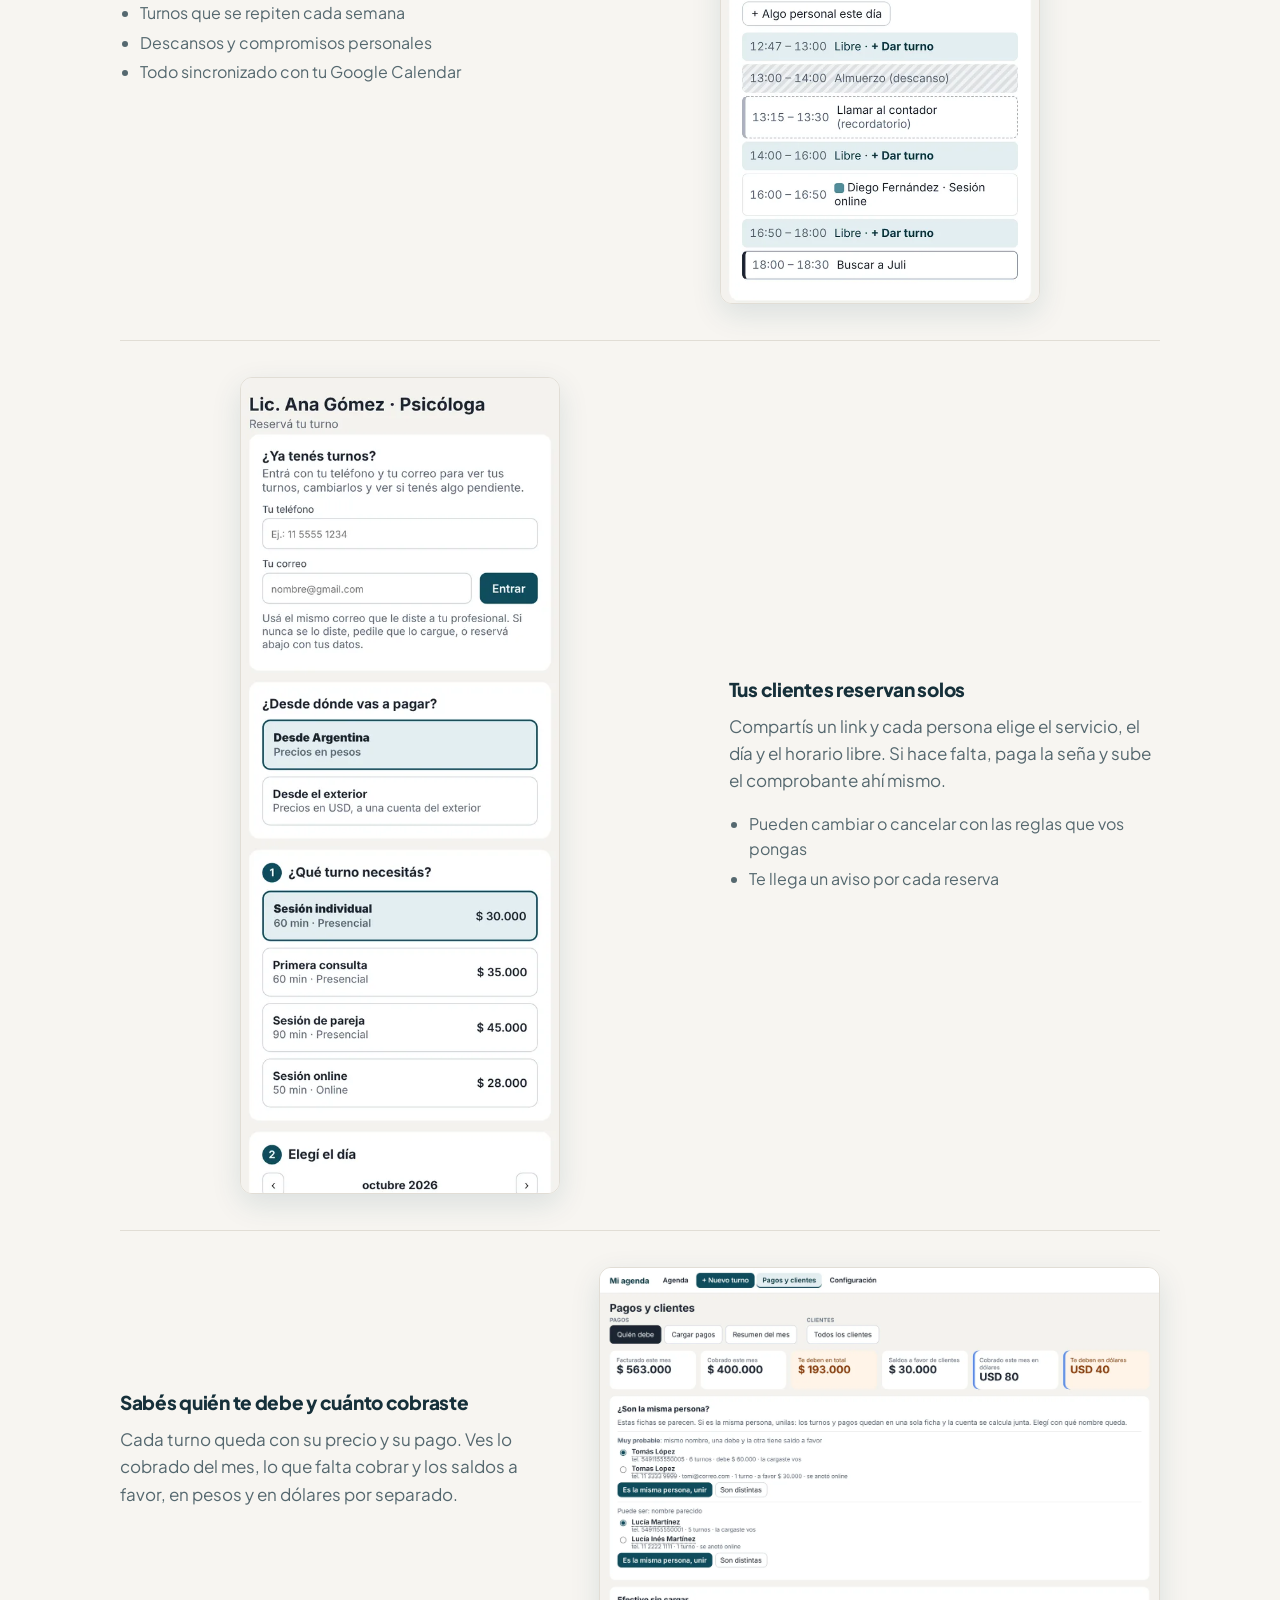
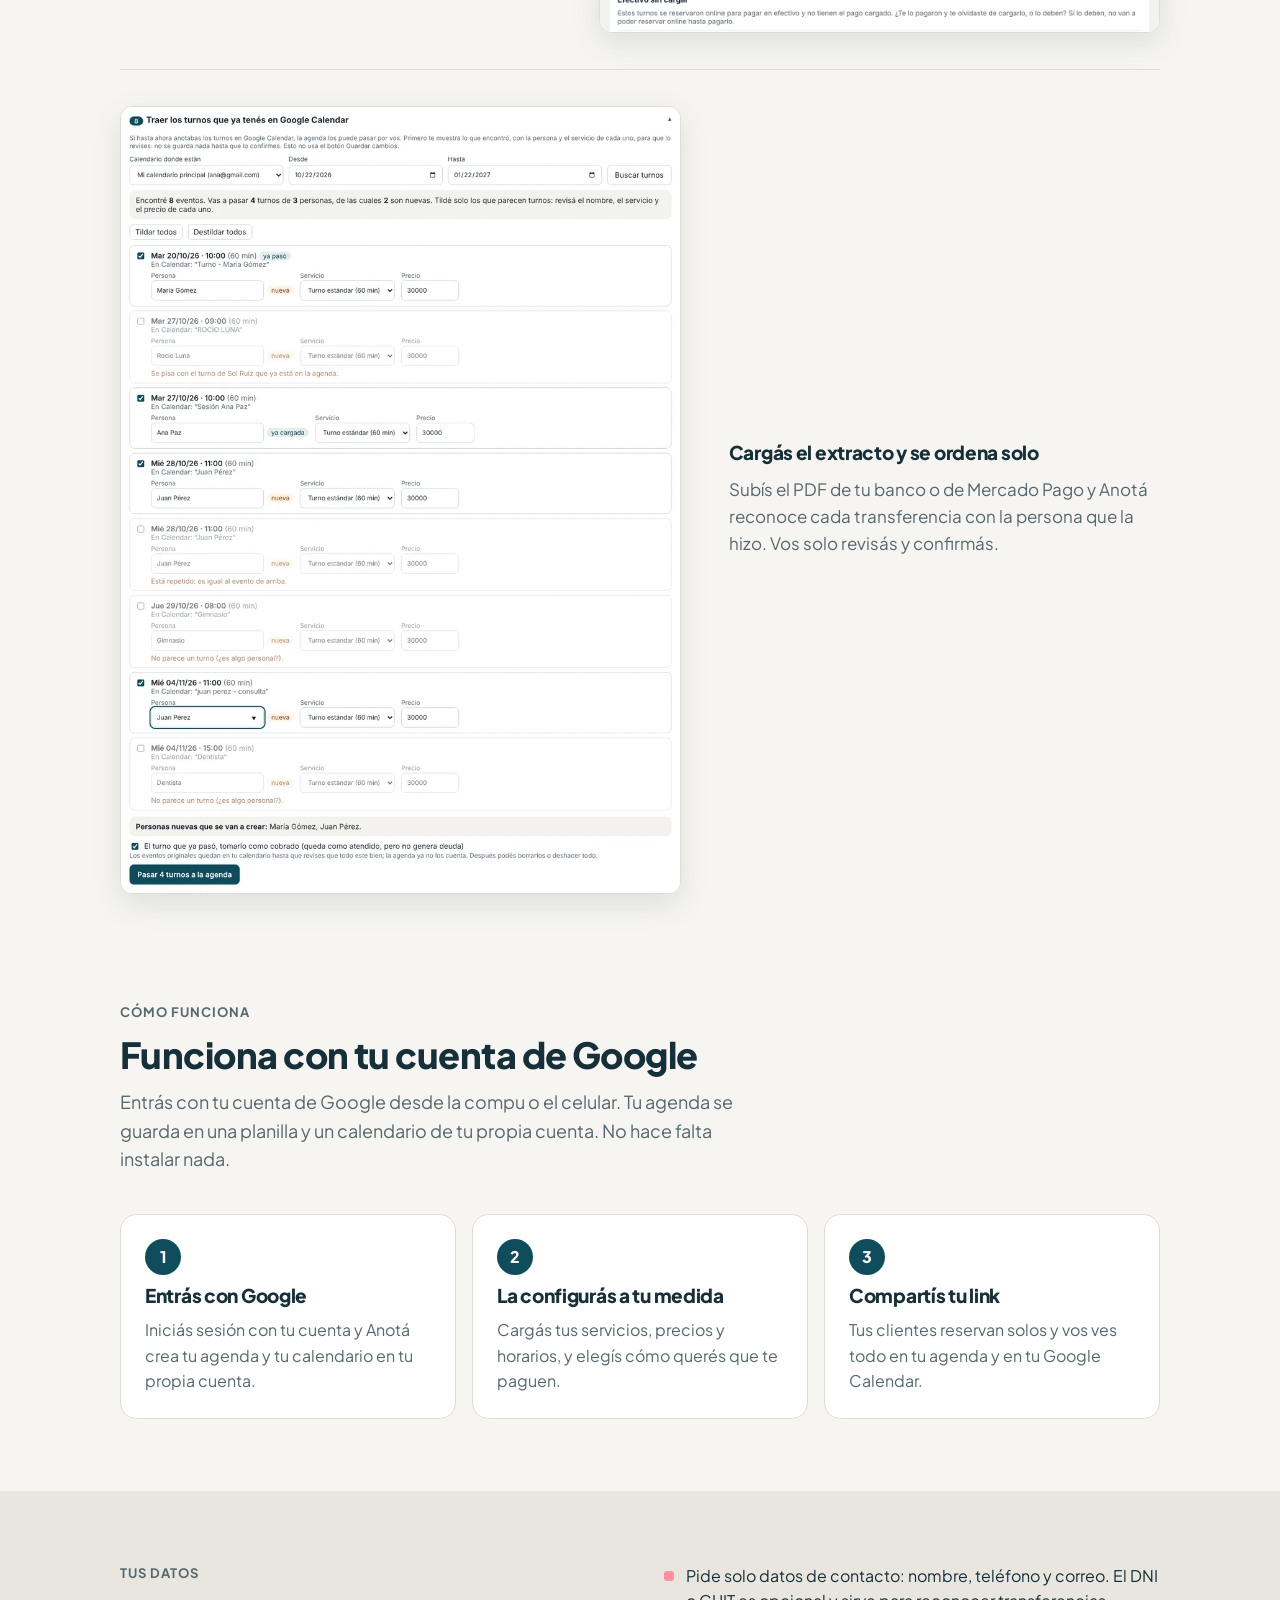
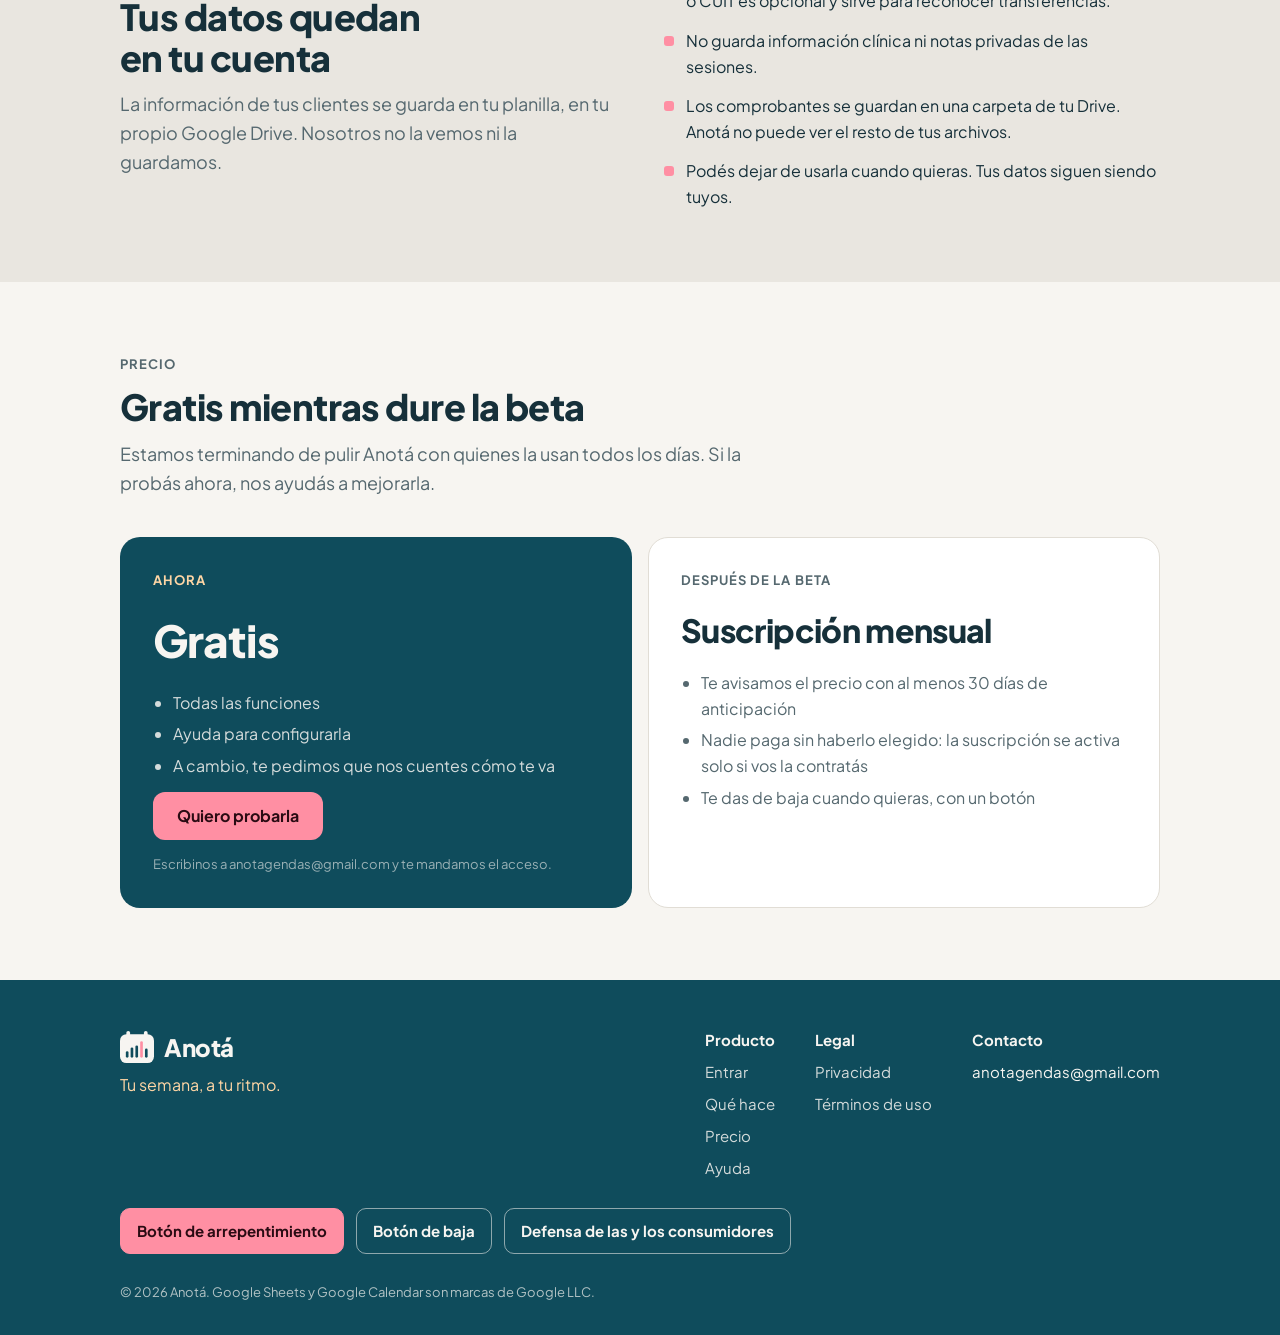
==== commit 08dfed19: "Botón Entrar y anota.ar/app hacia la app web Co-Authored-By: Claude Opus 5.5 <noreply@anthropic.com>" ====
--- a/index.html
+++ b/index.html
@@ -22,6 +22,7 @@
       <a href="#precio">Precio</a>
       <a href="ayuda.html">Ayuda</a>
     </nav>
+    <a class="entrar" href="app/">Entrar</a>
   </div>
 </header>
 
@@ -175,7 +176,7 @@
         <p class="lema">Tu semana, a tu ritmo.</p>
       </div>
       <div class="pie-links">
-        <div><strong>Producto</strong><a href="#que-hace">Qué hace</a><a href="#precio">Precio</a><a href="ayuda.html">Ayuda</a></div>
+        <div><strong>Producto</strong><a href="app/">Entrar</a><a href="#que-hace">Qué hace</a><a href="#precio">Precio</a><a href="ayuda.html">Ayuda</a></div>
         <div><strong>Legal</strong><a href="privacidad.html">Privacidad</a><a href="terminos.html">Términos de uso</a></div>
         <div><strong>Contacto</strong><span>anotagendas@gmail.com</span></div>
       </div>
--- a/estilos.css
+++ b/estilos.css
@@ -32,9 +32,11 @@
 .top .col{display:flex;align-items:center;justify-content:space-between;gap:16px;padding-block:16px;flex-wrap:wrap}
 .marca{display:flex;align-items:center;gap:10px;text-decoration:none;font-weight:800;font-size:24px;letter-spacing:-.02em}
 .marca img{width:34px;height:auto}
-.top nav{display:flex;gap:20px;flex-wrap:wrap;font-size:15px;font-weight:600}
+.top nav{display:flex;gap:20px;flex-wrap:wrap;font-size:15px;font-weight:600;margin-left:auto}
 .top nav a{text-decoration:none;opacity:.85}
 .top nav a:hover,.top nav a[aria-current]{opacity:1;text-decoration:underline;text-underline-offset:4px}
+.top .entrar{background:var(--chicle);color:#2A0B13;font-weight:700;font-size:15px;padding:6px 16px;border-radius:99px;text-decoration:none}
+@media (max-width:860px){.top nav{order:3;width:100%}}
 
 /* Portada */
 .hero{background:var(--banda);color:var(--banda-fg)}
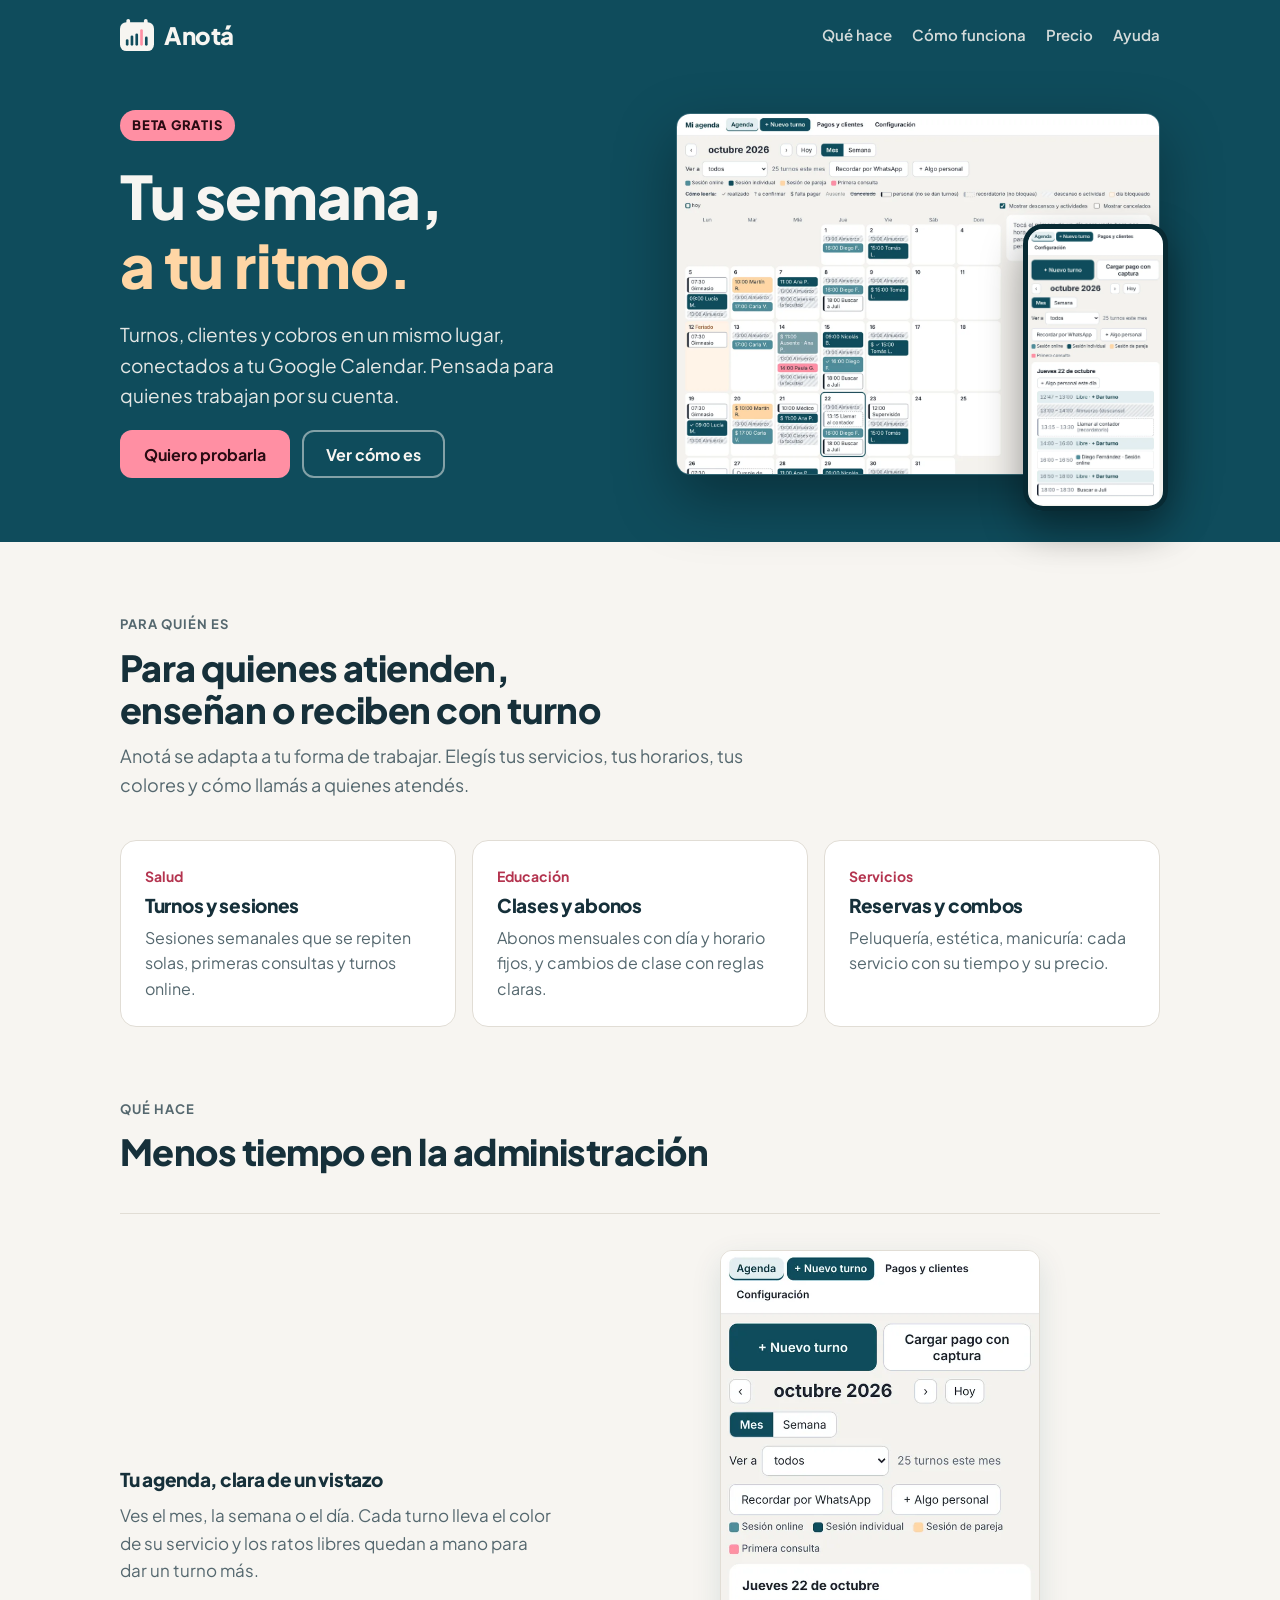
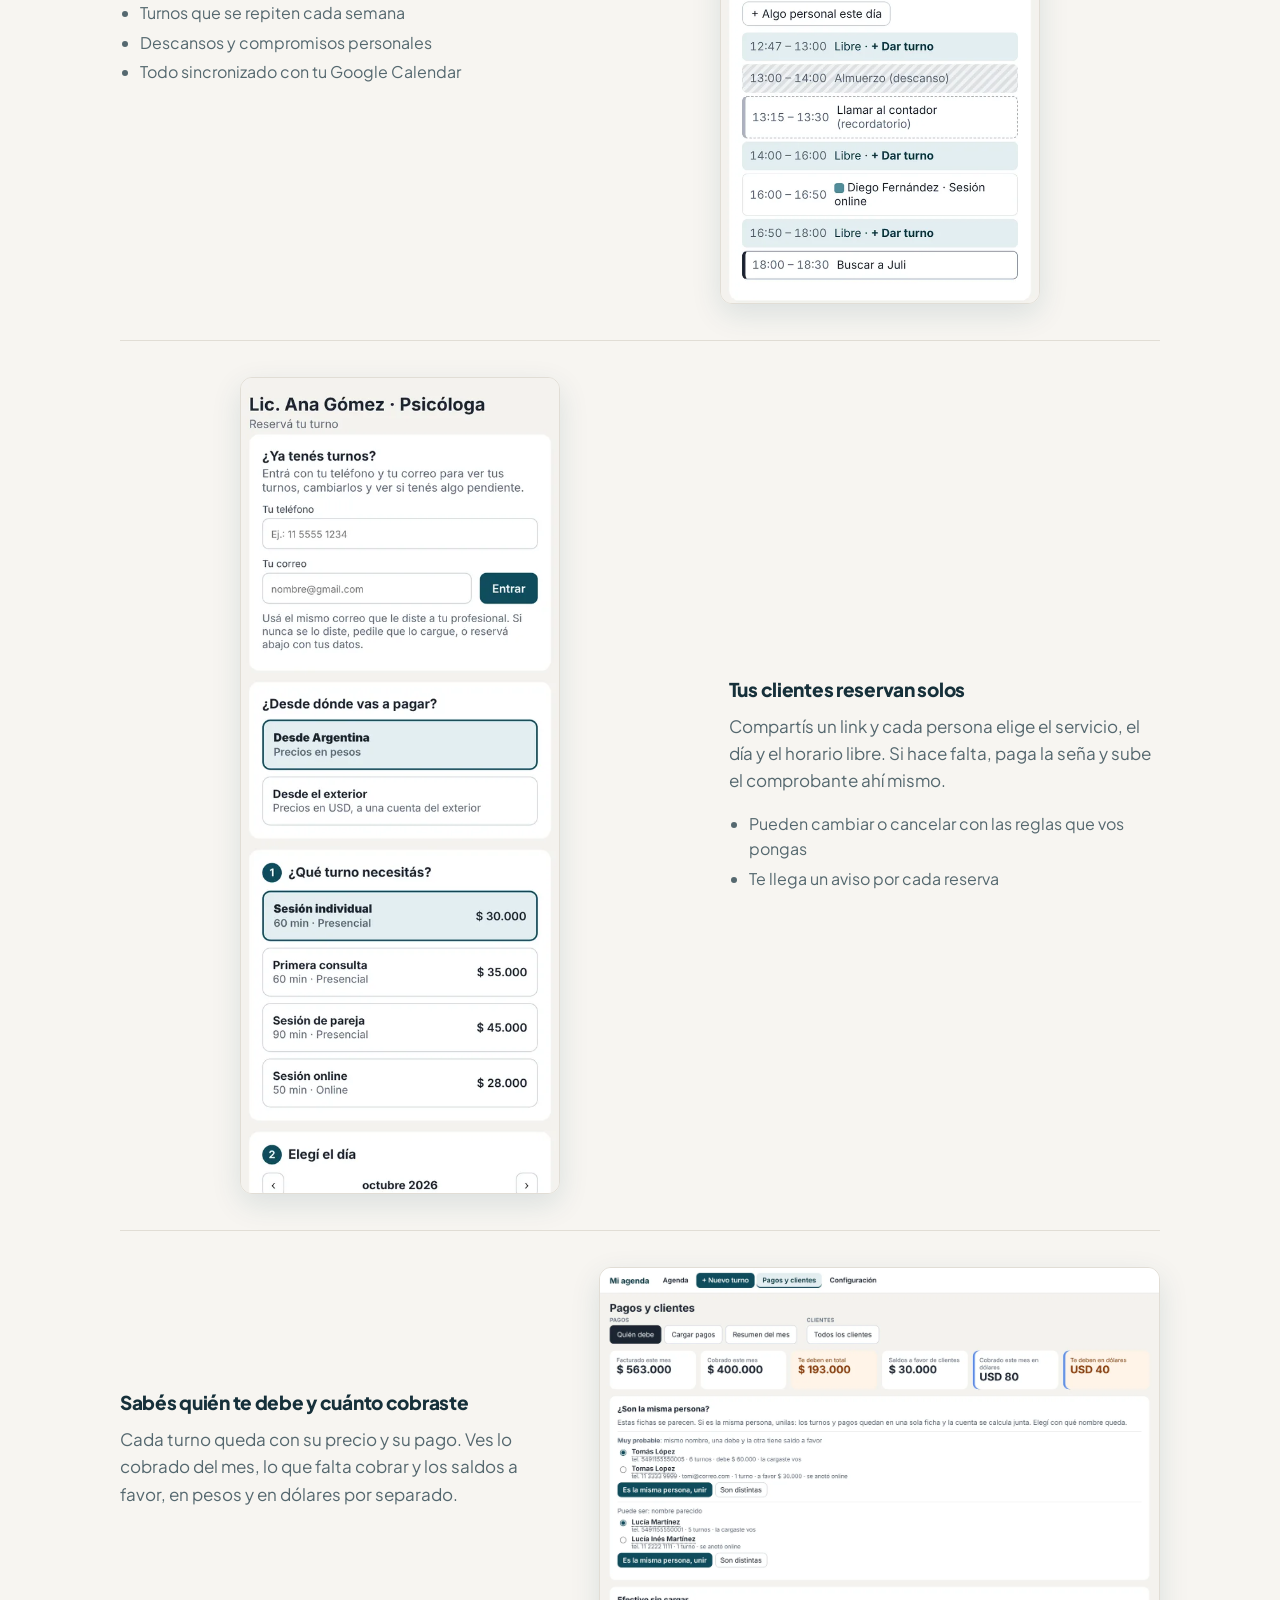
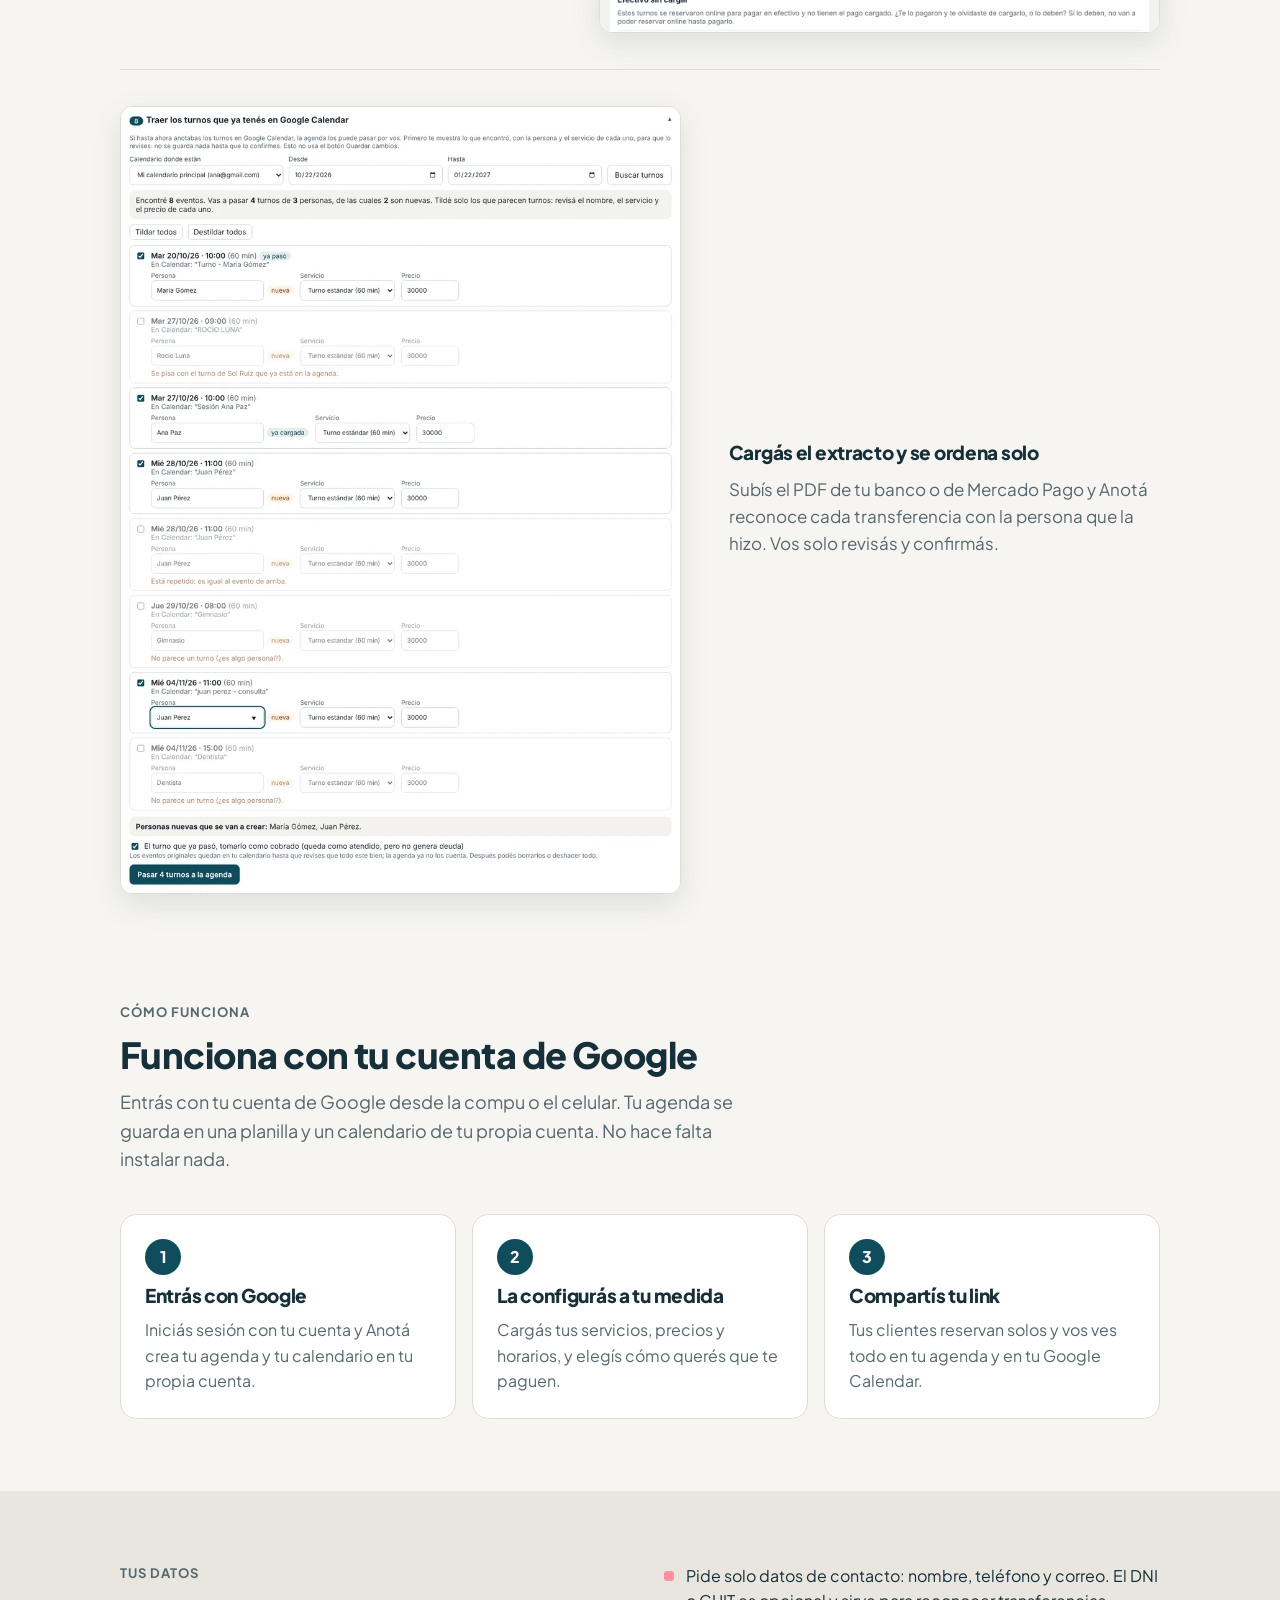
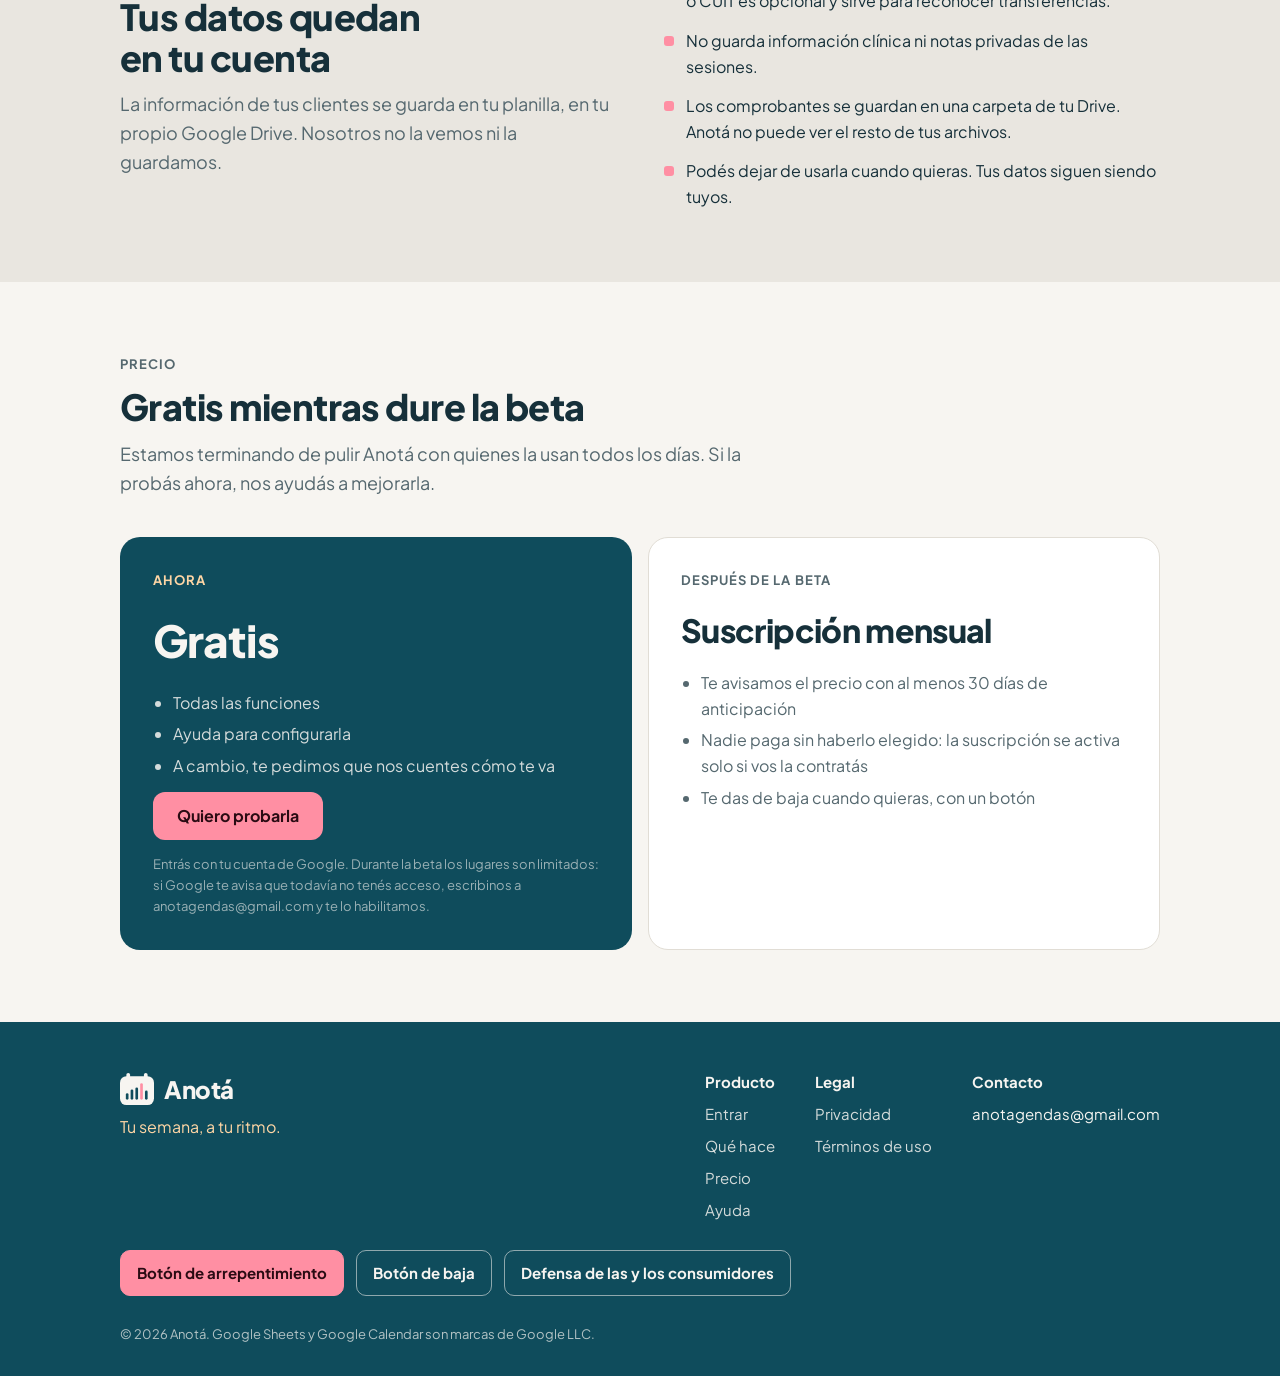
==== commit d7bbc8df: ""Quiero probarla" abre la agenda y se saca el botón Entrar duplicado Co-Authored-By: Claude Fable 5." ====
--- a/index.html
+++ b/index.html
@@ -22,7 +22,6 @@
       <a href="#precio">Precio</a>
       <a href="ayuda.html">Ayuda</a>
     </nav>
-    <a class="entrar" href="app/">Entrar</a>
   </div>
 </header>
 
@@ -33,7 +32,7 @@
       <h1>Tu semana,<br><span class="lema">a tu ritmo.</span></h1>
       <p class="bajada">Turnos, clientes y cobros en un mismo lugar, conectados a tu Google Calendar. Pensada para quienes trabajan por su cuenta.</p>
       <div class="acciones">
-        <a class="btn btn-chicle" href="#precio">Quiero probarla</a>
+        <a class="btn btn-chicle" href="app/">Quiero probarla</a>
         <a class="btn btn-claro" href="#que-hace">Ver cómo es</a>
       </div>
     </div>
@@ -151,8 +150,8 @@
             <li>Ayuda para configurarla</li>
             <li>A cambio, te pedimos que nos cuentes cómo te va</li>
           </ul>
-          <div class="acciones"><a class="btn btn-chicle" href="mailto:anotagendas@gmail.com?subject=Quiero%20probar%20Anot%C3%A1">Quiero probarla</a></div>
-          <p class="chico">Escribinos a anotagendas@gmail.com y te mandamos el acceso.</p>
+          <div class="acciones"><a class="btn btn-chicle" href="app/">Quiero probarla</a></div>
+          <p class="chico">Entrás con tu cuenta de Google. Durante la beta los lugares son limitados: si Google te avisa que todavía no tenés acceso, escribinos a anotagendas@gmail.com y te lo habilitamos.</p>
         </div>
         <div class="plan">
           <span class="eyebrow">Después de la beta</span>
